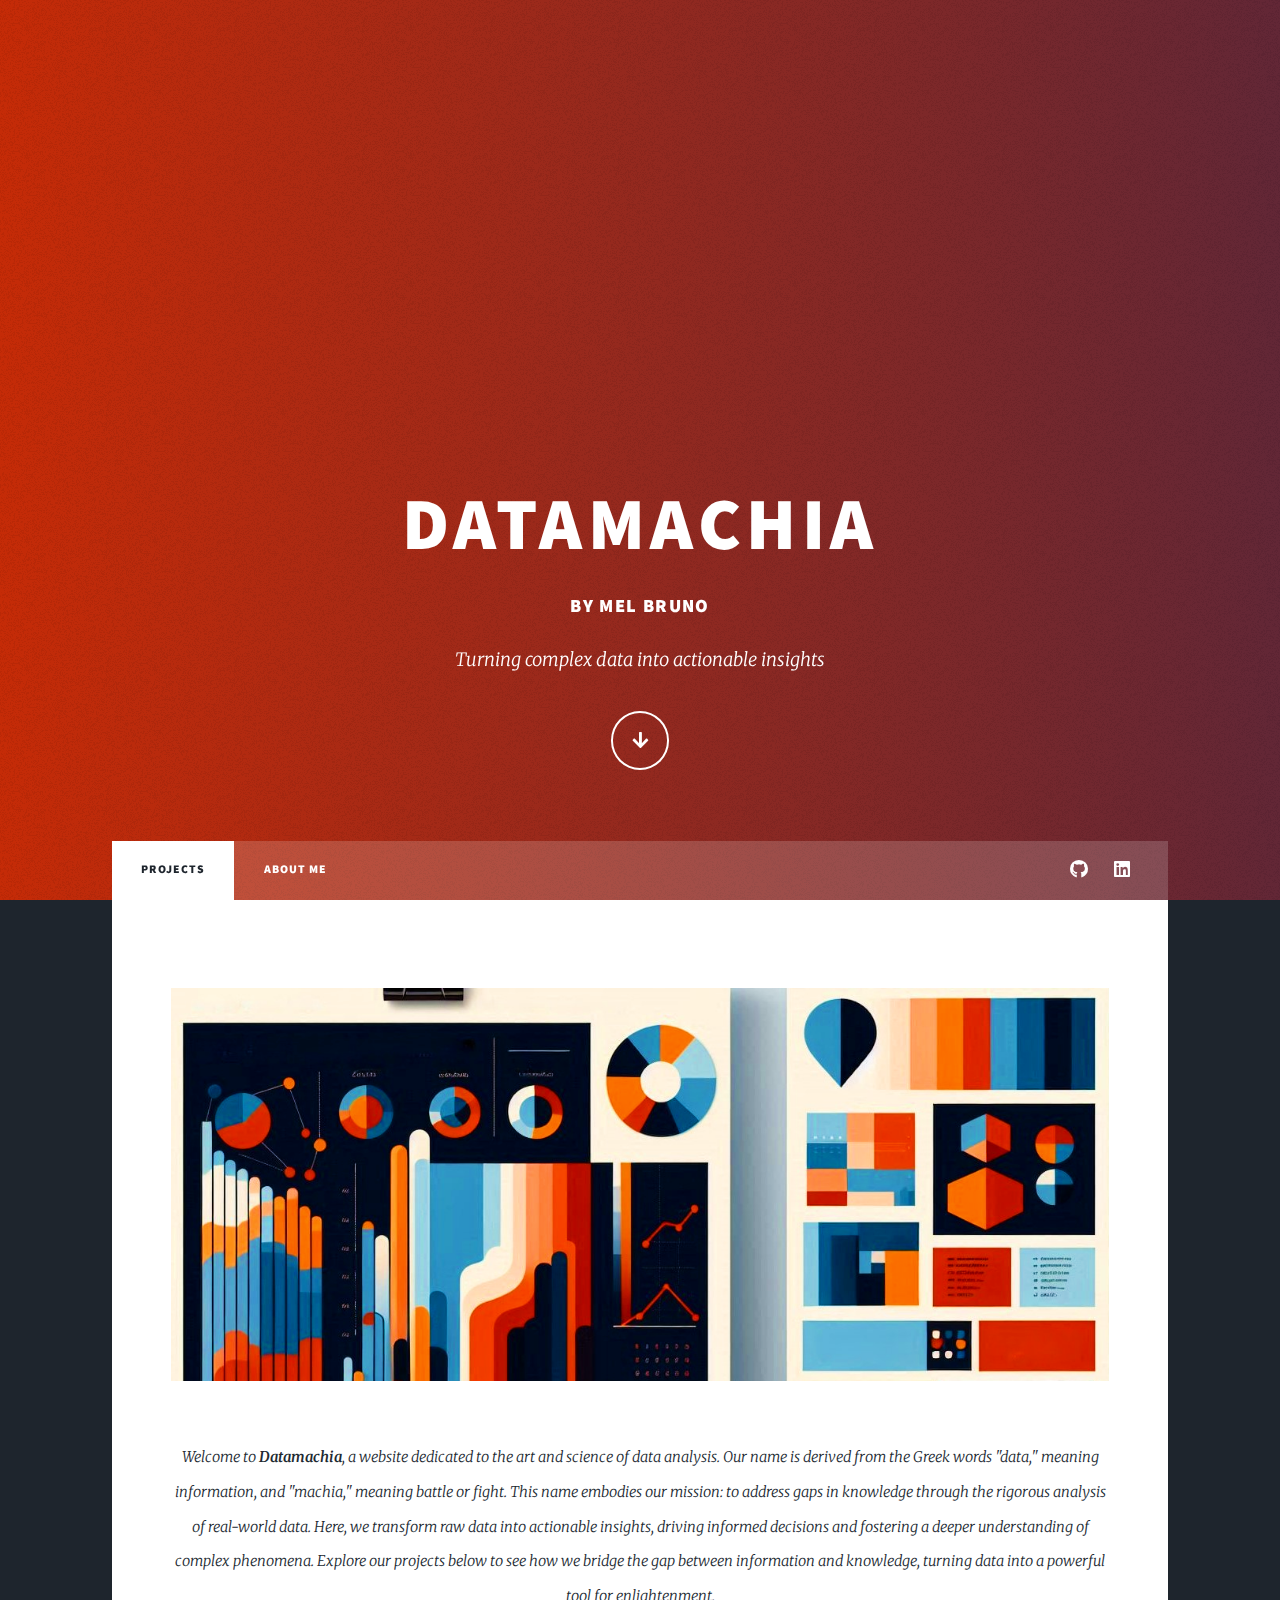
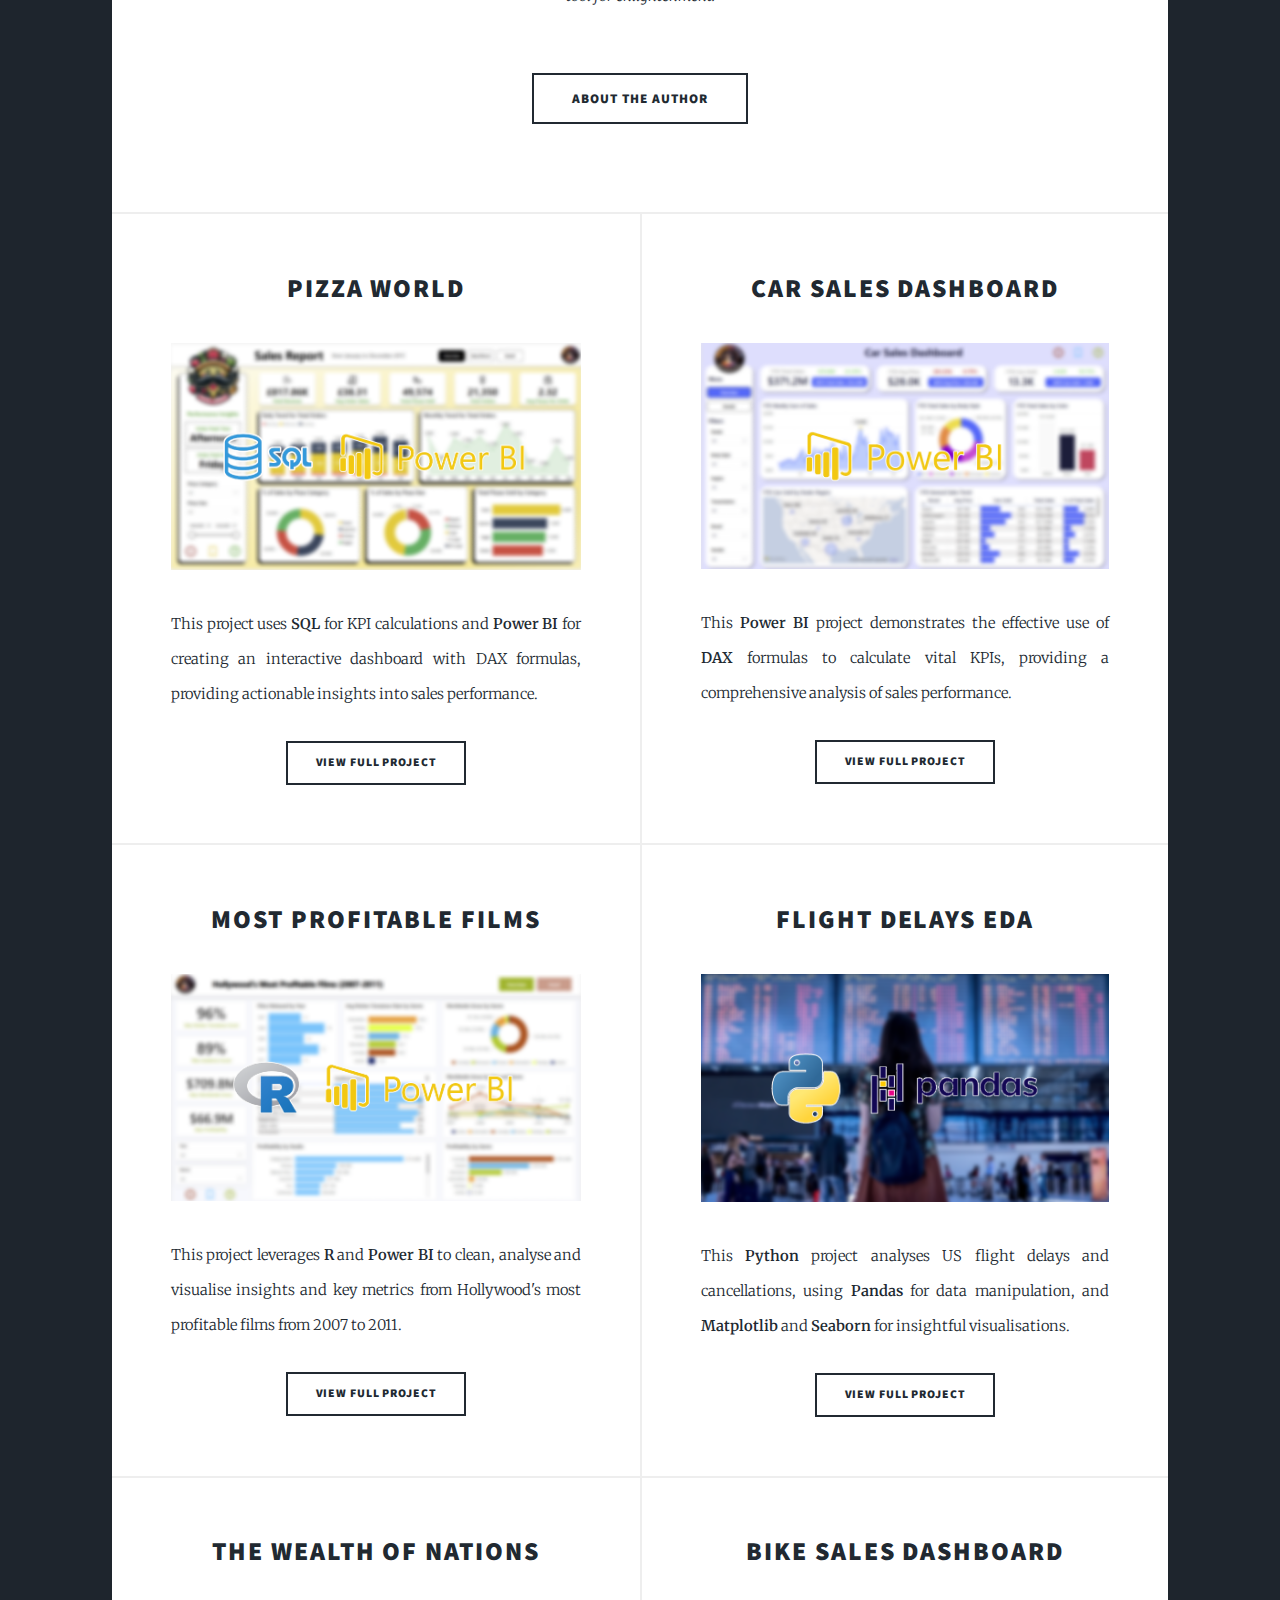
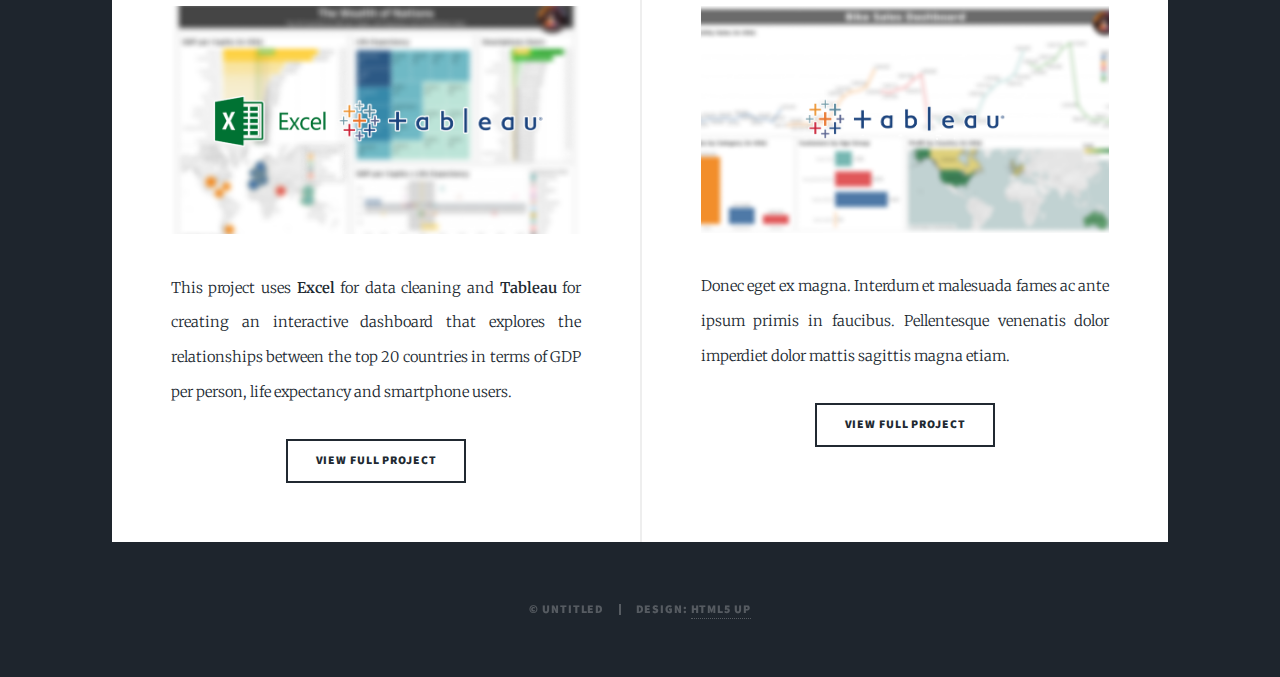
==== index.html @ a9d86b01 "Add files via upload" ====
<!DOCTYPE HTML>
<!--
	Massively by HTML5 UP
	html5up.net | @ajlkn
	Free for personal and commercial use under the CCA 3.0 license (html5up.net/license)
-->
<html>
	<head>
		<title>Datamachia</title>
		<meta charset="utf-8" />
		<meta name="viewport" content="width=device-width, initial-scale=1, user-scalable=no" />
		<link rel="stylesheet" href="assets/css/main.css" />
		<noscript><link rel="stylesheet" href="assets/css/noscript.css" /></noscript>
	</head>
	<body class="is-preload">

		<!-- Wrapper -->
			<div id="wrapper" class="fade-in">

				<div id="intro">
					<h1>Datamachia</h1>
					<h3>by Mel Bruno</h3>
					<p>Turning complex data into actionable insights</p>
					<ul class="actions">
						<li><a href="#header" class="button icon solid solo fa-arrow-down scrolly">Continue</a></li>
					</ul>
				</div>

				<!-- Header -->
					<header id="header">
						<!-- <a href="index.html" class="logo">Datamachia</a> -->
						<a class="logo">Datamachia</a>
					</header>

				<!-- Nav -->
					<nav id="nav">
						<ul class="links">
							<li class="active"><a href="index.html">Projects</a></li>
							<li><a href="aboutme.html">About Me</a></li>
						</ul>
						<ul class="icons">
							<li><a href="https://github.com/datamachia" class="icon brands fa-github"><span class="label">GitHub</span></a></li>
							<li><a href="https://www.linkedin.com/in/melbruno/" class="icon brands fa-linkedin"><span class="label">LinkedIn</span></a></li>
						</ul>
					</nav>

				<!-- Main -->
					<div id="main">

						<!-- Featured Post -->
							<article class="post featured">
								<a href="aboutme.html" class="image main"><img src="images/Designer4.png" alt="" /></a>
								<header class="major">
									<!--<h2><a href="https://github.com/datamachia/pizzaworld">Pizza World <br />Sales Report</a></h2>-->
									<p>Welcome to <b>Datamachia</b>, a website dedicated to the art and science of data analysis. Our name is derived from the Greek words "data," meaning information, and "machia," meaning battle or fight. This name embodies our mission: to address gaps in knowledge through the rigorous analysis of real-world data. Here, we transform raw data into actionable insights, driving informed decisions and fostering a deeper understanding of complex phenomena. Explore our projects below to see how we bridge the gap between information and knowledge, turning data into a powerful tool for enlightenment.</p>
								</header>
								<ul class="actions special">
									<li><a href="aboutme.html" class="button large">About the Author</a></li>
								</ul>
							</article>

						<!-- Posts -->
							<section class="posts">
								<article>
									<header>
										<h2><a href="https://app.powerbi.com/view?r=eyJrIjoiMDA3OTYyY2YtMTNkZS00Nzg4LTg0NmEtYzc2YWU2OWYwODI2IiwidCI6IjZlZmQwZjIwLTU3YzgtNDQ0Ny1iNTNmLTAwZDQ5OTJjYTUwYiJ9">Pizza World</a></h2>
									</header>
									<a href="https://app.powerbi.com/view?r=eyJrIjoiMDA3OTYyY2YtMTNkZS00Nzg4LTg0NmEtYzc2YWU2OWYwODI2IiwidCI6IjZlZmQwZjIwLTU3YzgtNDQ0Ny1iNTNmLTAwZDQ5OTJjYTUwYiJ9" class="image fit"><img src="images/PizzaWorldSalesReportEdited2.png" alt="" /></a>
									<p>This project uses <b>SQL</b> for KPI calculations and <b>Power BI</b> for creating an interactive dashboard with DAX formulas, providing actionable insights into sales performance.</p>
									<ul class="actions special">
										<li><a href="https://github.com/datamachia/pizzaworld" class="button">View Full Project</a></li>
									</ul>
								</article>
								<article>
									<header>
										<h2><a href="https://app.powerbi.com/view?r=eyJrIjoiNjc5ZThlNjMtNDUzNi00MDI0LWIwY2QtYmRjMTQ5ZmZiYWEzIiwidCI6IjZlZmQwZjIwLTU3YzgtNDQ0Ny1iNTNmLTAwZDQ5OTJjYTUwYiJ9">Car Sales Dashboard</a></h2>
									</header>
									<a href="https://app.powerbi.com/view?r=eyJrIjoiNjc5ZThlNjMtNDUzNi00MDI0LWIwY2QtYmRjMTQ5ZmZiYWEzIiwidCI6IjZlZmQwZjIwLTU3YzgtNDQ0Ny1iNTNmLTAwZDQ5OTJjYTUwYiJ9" class="image fit"><img src="images/CarSalesDashboardEdited2.png" alt="" /></a>
									<p>This <b>Power BI</b> project demonstrates the effective use of <b>DAX</b> formulas to calculate vital KPIs, providing a comprehensive analysis of sales performance.
									</p>
									<ul class="actions special">
										<li><a href="https://github.com/datamachia/carsalesdashboard" class="button">View Full Project</a></li>
									</ul>
								</article>
								<article>
									<header>
										<h2><a href="https://app.powerbi.com/view?r=eyJrIjoiYzA1NTlmZGEtYzk0OS00OWE5LTlkNDItZWMwMjI2YThkN2UyIiwidCI6IjZlZmQwZjIwLTU3YzgtNDQ0Ny1iNTNmLTAwZDQ5OTJjYTUwYiJ9">Most Profitable Films</a></h2>
									</header>
									<a href="https://app.powerbi.com/view?r=eyJrIjoiYzA1NTlmZGEtYzk0OS00OWE5LTlkNDItZWMwMjI2YThkN2UyIiwidCI6IjZlZmQwZjIwLTU3YzgtNDQ0Ny1iNTNmLTAwZDQ5OTJjYTUwYiJ9" class="image fit"><img src="images/HollywoodsMostProfitableFilmsEdited2.png" alt="" /></a>
									<p>This project leverages <b>R</b> and <b>Power BI</b> to clean, analyse and visualise insights and key metrics from Hollywood's most profitable films from 2007 to 2011.</p>
									<ul class="actions special">
										<li><a href="https://github.com/datamachia/mostprofitablefilms" class="button">View Full Project</a></li>
									</ul>
								</article>
								<article>
									<header>
										<h2><a href="https://github.com/datamachia/flightdelayseda/blob/main/Project_FlightDelays_ExploratoryDataAnalysis.ipynb">Flight Delays EDA</h2>
									</header>
									<a href="https://github.com/datamachia/flightdelayseda/blob/main/Project_FlightDelays_ExploratoryDataAnalysis.ipynb" class="image fit"><img src="images/FlightDelaysEDAEdited3.png" alt="" /></a>
									<p>This <b>Python</b> project analyses US flight delays and cancellations, using <b>Pandas</b> for data manipulation, and <b>Matplotlib</b> and <b>Seaborn</b> for insightful visualisations.</p>
									<ul class="actions special">
										<li><a href="https://github.com/datamachia/flightdelayseda" class="button">View Full Project</a></li>
									</ul>
								</article>
								<article>
									<header>
										<h2><a href="https://public.tableau.com/views/TheWealthofNations_17226754676240/Dashboard12?:language=en-GB&:sid=&:redirect=auth&:display_count=n&:origin=viz_share_link">The Wealth of Nations</h2>
									</header>
									<a href="https://public.tableau.com/views/TheWealthofNations_17226754676240/Dashboard12?:language=en-GB&:sid=&:redirect=auth&:display_count=n&:origin=viz_share_link" class="image fit"><img src="images/TheWealthofNationsEdited.png" alt="" /></a>
									<p>This project uses <b>Excel</b> for data cleaning and <b>Tableau</b> for creating an interactive dashboard that explores the relationships between the top 20 countries in terms of GDP per person, life expectancy and smartphone users.</p>
									<ul class="actions special">
										<li><a href="https://github.com/datamachia/thewealthofnations" class="button">View Full Project</a></li>
									</ul>
								</article>
								<article>
									<header>
										<h2><a href="https://public.tableau.com/views/BikeSalesDashboarda/Dashboard1?:language=en-GB&:sid=&:redirect=auth&:display_count=n&:origin=viz_share_link">Bike Sales Dashboard</a></h2>
									</header>
									<a href="https://public.tableau.com/views/BikeSalesDashboarda/Dashboard1?:language=en-GB&:sid=&:redirect=auth&:display_count=n&:origin=viz_share_link" class="image fit"><img src="images/BikeSalesDashboard.png" alt="" /></a>
									<p>Donec eget ex magna. Interdum et malesuada fames ac ante ipsum primis in faucibus. Pellentesque venenatis dolor imperdiet dolor mattis sagittis magna etiam.</p>
									<ul class="actions special">
										<li><a href="https://github.com/datamachia/bikesalesdashboard" class="button">View Full Project</a></li>
									</ul>
								</article>
							</section>

					</div>

				<!-- Footer 
					<footer id="footer">
						<section>
							<form method="post" action="#">
								<div class="fields">
									<div class="field">
										<label for="name">Name</label>
										<input type="text" name="name" id="name" />
									</div>
									<div class="field">
										<label for="email">Email</label>
										<input type="text" name="email" id="email" />
									</div>
									<div class="field">
										<label for="message">Message</label>
										<textarea name="message" id="message" rows="3"></textarea>
									</div>
								</div>
								<ul class="actions">
									<li><input type="submit" value="Send Message" /></li>
								</ul>
							</form>
						</section>
						<section class="split contact">
							<section class="alt">
								<h3>Address</h3>
								<p>1234 Somewhere Road #87257<br />
								Nashville, TN 00000-0000</p>
							</section>
							<section>
								<h3>Phone</h3>
								<p><a href="#">(000) 000-0000</a></p>
							</section>
							<section>
								<h3>Email</h3>
								<p><a href="#">info@untitled.tld</a></p>
							</section>
							<section>
								<h3>Social</h3>
								<ul class="icons alt">
									<li><a href="#" class="icon brands alt fa-twitter"><span class="label">Twitter</span></a></li>
									<li><a href="#" class="icon brands alt fa-facebook-f"><span class="label">Facebook</span></a></li>
									<li><a href="#" class="icon brands alt fa-instagram"><span class="label">Instagram</span></a></li>
									<li><a href="#" class="icon brands alt fa-github"><span class="label">GitHub</span></a></li>
								</ul>
							</section>
						</section>
					</footer> -->

				<!-- Copyright -->
					<div id="copyright">
						<ul><li>&copy; Untitled</li><li>Design: <a href="https://html5up.net">HTML5 UP</a></li></ul>
					</div>

			</div>

		<!-- Scripts -->
			<script src="assets/js/jquery.min.js"></script>
			<script src="assets/js/jquery.scrollex.min.js"></script>
			<script src="assets/js/jquery.scrolly.min.js"></script>
			<script src="assets/js/browser.min.js"></script>
			<script src="assets/js/breakpoints.min.js"></script>
			<script src="assets/js/util.js"></script>
			<script src="assets/js/main.js"></script>

	</body>
</html>
---- assets/css/main.css ----
@import url(fontawesome-all.min.css);
@import url("https://fonts.googleapis.com/css?family=Merriweather:300,700,300italic,700italic|Source+Sans+Pro:900");

/*
	Massively by HTML5 UP
	html5up.net | @ajlkn
	Free for personal and commercial use under the CCA 3.0 license (html5up.net/license)
*/

html, body, div, span, applet, object,
iframe, h1, h2, h3, h4, h5, h6, p, blockquote,
pre, a, abbr, acronym, address, big, cite,
code, del, dfn, em, img, ins, kbd, q, s, samp,
small, strike, strong, sub, sup, tt, var, b,
u, i, center, dl, dt, dd, ol, ul, li, fieldset,
form, label, legend, table, caption, tbody,
tfoot, thead, tr, th, td, article, aside,
canvas, details, embed, figure, figcaption,
footer, header, hgroup, menu, nav, output, ruby,
section, summary, time, mark, audio, video {
	margin: 0;
	padding: 0;
	border: 0;
	font-size: 100%;
	font: inherit;
	vertical-align: baseline;}

article, aside, details, figcaption, figure,
footer, header, hgroup, menu, nav, section {
	display: block;}

body {
	line-height: 1;
}

ol, ul {
	list-style: none;
}

blockquote, q {
	quotes: none;
}

	blockquote:before, blockquote:after, q:before, q:after {
		content: '';
		content: none;
	}

table {
	border-collapse: collapse;
	border-spacing: 0;
}

body {
	-webkit-text-size-adjust: none;
}

mark {
	background-color: transparent;
	color: inherit;
}

input::-moz-focus-inner {
	border: 0;
	padding: 0;
}

input, select, textarea {
	-moz-appearance: none;
	-webkit-appearance: none;
	-ms-appearance: none;
	appearance: none;
}

/* Basic */

	@-ms-viewport {
		width: device-width;
	}

	body {
		-ms-overflow-style: scrollbar;
	}

	@media screen and (max-width: 480px) {

		html, body {
			min-width: 320px;
		}

	}

	html {
		box-sizing: border-box;
	}

	*, *:before, *:after {
		box-sizing: inherit;
	}

	body {
		background-color: #1e252d;
	}

		body.is-preload *, body.is-preload *:before, body.is-preload *:after {
			-moz-animation: none !important;
			-webkit-animation: none !important;
			-ms-animation: none !important;
			animation: none !important;
			-moz-transition: none !important;
			-webkit-transition: none !important;
			-ms-transition: none !important;
			transition: none !important;
		}

/* Type */

	html {
		font-size: 16pt;
	}

		@media screen and (max-width: 1680px) {

			html {
				font-size: 12pt;
			}

		}

		@media screen and (max-width: 1280px) {

			html {
				font-size: 11pt;
			}

		}

		@media screen and (max-width: 360px) {

			html {
				font-size: 10pt;
			}

		}

	body {
		color: #212931;
	}

	body, input, select, textarea {
		font-family: "Merriweather", Georgia, serif;
		font-weight: 300;
		font-size: 1rem;
		line-height: 2.375;
	}

	a {
		-moz-transition: color 0.2s ease-in-out, background-color 0.2s ease-in-out, border-color 0.2s ease-in-out, box-shadow 0.2s ease-in-out;
		-webkit-transition: color 0.2s ease-in-out, background-color 0.2s ease-in-out, border-color 0.2s ease-in-out, box-shadow 0.2s ease-in-out;
		-ms-transition: color 0.2s ease-in-out, background-color 0.2s ease-in-out, border-color 0.2s ease-in-out, box-shadow 0.2s ease-in-out;
		transition: color 0.2s ease-in-out, background-color 0.2s ease-in-out, border-color 0.2s ease-in-out, box-shadow 0.2s ease-in-out;
		border-bottom: dotted 1px;
		text-decoration: none;
	}

		a:hover {
			border-bottom-color: transparent;
		}

	strong, b {
		font-weight: 600;
	}

	em, i {
		font-style: italic;
	}

	p {
		text-align: justify;
		margin: 0 0 2rem 0;
	}

	h1, h2, h3, h4, h5, h6 {
		font-family: "Source Sans Pro", Helvetica, sans-serif;
		font-weight: 900;
		line-height: 1.5;
		letter-spacing: 0.075em;
		text-transform: uppercase;
		margin: 0 0 1rem 0;
	}

		h1 a, h2 a, h3 a, h4 a, h5 a, h6 a {
			border-bottom: 0;
			color: inherit;
			text-decoration: none;
		}

	h1 {
		font-size: 4rem;
		line-height: 1.1;
		margin: 0 0 2rem 0;
	}

	h2 {
		font-size: 1.75rem;
		line-height: 1.3;
		margin: 0 0 1.5rem 0;
	}

	h3 {
		font-size: 1.25rem;
		margin: 0 0 1.5rem 0;
	}

	h4 {
		font-size: 1rem;
	}

	h5 {
		font-size: 0.9rem;
	}

	h6 {
		font-size: 0.8rem;
	}

	sub {
		font-size: 0.8rem;
		position: relative;
		top: 0.5rem;
	}

	sup {
		font-size: 0.8rem;
		position: relative;
		top: -0.5rem;
	}

	blockquote {
		border-left: solid 4px;
		font-style: italic;
		margin: 0 0 2rem 0;
		padding: 0.5rem 0 0.5rem 2rem;
	}

	code {
		border: solid 2px;
		font-family: "Courier New", monospace;
		font-size: 0.9rem;
		margin: 0 0.25rem;
		padding: 0.25rem 0.65rem;
	}

	pre {
		-webkit-overflow-scrolling: touch;
		font-family: "Courier New", monospace;
		font-size: 0.9rem;
		margin: 0 0 2rem 0;
	}

		pre code {
			display: block;
			line-height: 1.75;
			padding: 1rem 1.5rem;
			overflow-x: auto;
		}

	hr {
		border: 0;
		border-bottom: solid 2px;
		margin: 3rem 0;
	}

		hr.major {
			margin: 5rem 0;
		}

	.align-left {
		text-align: left;
	}

	.align-center {
		text-align: center;
	}

	.align-right {
		text-align: right;
	}

	input, select, textarea {
		color: #212931;
	}

	a {
		color: #212931;
		border-bottom-color: rgba(33, 41, 49, 0.5);
	}

		a:hover {
			border-bottom-color: transparent;
			color: #18bfef !important;
		}

	strong, b {
		color: #212931;
	}

	h1, h2, h3, h4, h5, h6 {
		color: #212931;
	}

	blockquote {
		border-left-color: #eeeeee;
	}

	code {
		background: rgba(220, 220, 220, 0.25);
		border-color: #eeeeee;
	}

	hr {
		border-bottom-color: #eeeeee;
	}

/* Row */

	.row {
		display: flex;
		flex-wrap: wrap;
		box-sizing: border-box;
		align-items: stretch;
	}

		.row > * {
			box-sizing: border-box;
		}

		.row.gtr-uniform > * > :last-child {
			margin-bottom: 0;
		}

		.row.aln-left {
			justify-content: flex-start;
		}

		.row.aln-center {
			justify-content: center;
		}

		.row.aln-right {
			justify-content: flex-end;
		}

		.row.aln-top {
			align-items: flex-start;
		}

		.row.aln-middle {
			align-items: center;
		}

		.row.aln-bottom {
			align-items: flex-end;
		}

		.row > .imp {
			order: -1;
		}

		.row > .col-1 {
			width: 8.33333%;
		}

		.row > .off-1 {
			margin-left: 8.33333%;
		}

		.row > .col-2 {
			width: 16.66667%;
		}

		.row > .off-2 {
			margin-left: 16.66667%;
		}

		.row > .col-3 {
			width: 25%;
		}

		.row > .off-3 {
			margin-left: 25%;
		}

		.row > .col-4 {
			width: 33.33333%;
		}

		.row > .off-4 {
			margin-left: 33.33333%;
		}

		.row > .col-5 {
			width: 41.66667%;
		}

		.row > .off-5 {
			margin-left: 41.66667%;
		}

		.row > .col-6 {
			width: 50%;
		}

		.row > .off-6 {
			margin-left: 50%;
		}

		.row > .col-7 {
			width: 58.33333%;
		}

		.row > .off-7 {
			margin-left: 58.33333%;
		}

		.row > .col-8 {
			width: 66.66667%;
		}

		.row > .off-8 {
			margin-left: 66.66667%;
		}

		.row > .col-9 {
			width: 75%;
		}

		.row > .off-9 {
			margin-left: 75%;
		}

		.row > .col-10 {
			width: 83.33333%;
		}

		.row > .off-10 {
			margin-left: 83.33333%;
		}

		.row > .col-11 {
			width: 91.66667%;
		}

		.row > .off-11 {
			margin-left: 91.66667%;
		}

		.row > .col-12 {
			width: 100%;
		}

		.row > .off-12 {
			margin-left: 100%;
		}

		.row.gtr-0 {
			margin-top: 0;
			margin-left: 0rem;
		}

			.row.gtr-0 > * {
				padding: 0 0 0 0rem;
			}

			.row.gtr-0.gtr-uniform {
				margin-top: 0rem;
			}

				.row.gtr-0.gtr-uniform > * {
					padding-top: 0rem;
				}

		.row.gtr-25 {
			margin-top: 0;
			margin-left: -0.375rem;
		}

			.row.gtr-25 > * {
				padding: 0 0 0 0.375rem;
			}

			.row.gtr-25.gtr-uniform {
				margin-top: -0.375rem;
			}

				.row.gtr-25.gtr-uniform > * {
					padding-top: 0.375rem;
				}

		.row.gtr-50 {
			margin-top: 0;
			margin-left: -0.75rem;
		}

			.row.gtr-50 > * {
				padding: 0 0 0 0.75rem;
			}

			.row.gtr-50.gtr-uniform {
				margin-top: -0.75rem;
			}

				.row.gtr-50.gtr-uniform > * {
					padding-top: 0.75rem;
				}

		.row {
			margin-top: 0;
			margin-left: -1.5rem;
		}

			.row > * {
				padding: 0 0 0 1.5rem;
			}

			.row.gtr-uniform {
				margin-top: -1.5rem;
			}

				.row.gtr-uniform > * {
					padding-top: 1.5rem;
				}

		.row.gtr-150 {
			margin-top: 0;
			margin-left: -2.25rem;
		}

			.row.gtr-150 > * {
				padding: 0 0 0 2.25rem;
			}

			.row.gtr-150.gtr-uniform {
				margin-top: -2.25rem;
			}

				.row.gtr-150.gtr-uniform > * {
					padding-top: 2.25rem;
				}

		.row.gtr-200 {
			margin-top: 0;
			margin-left: -3rem;
		}

			.row.gtr-200 > * {
				padding: 0 0 0 3rem;
			}

			.row.gtr-200.gtr-uniform {
				margin-top: -3rem;
			}

				.row.gtr-200.gtr-uniform > * {
					padding-top: 3rem;
				}

		@media screen and (max-width: 1680px) {

			.row {
				display: flex;
				flex-wrap: wrap;
				box-sizing: border-box;
				align-items: stretch;
			}

				.row > * {
					box-sizing: border-box;
				}

				.row.gtr-uniform > * > :last-child {
					margin-bottom: 0;
				}

				.row.aln-left {
					justify-content: flex-start;
				}

				.row.aln-center {
					justify-content: center;
				}

				.row.aln-right {
					justify-content: flex-end;
				}

				.row.aln-top {
					align-items: flex-start;
				}

				.row.aln-middle {
					align-items: center;
				}

				.row.aln-bottom {
					align-items: flex-end;
				}

				.row > .imp-xlarge {
					order: -1;
				}

				.row > .col-1-xlarge {
					width: 8.33333%;
				}

				.row > .off-1-xlarge {
					margin-left: 8.33333%;
				}

				.row > .col-2-xlarge {
					width: 16.66667%;
				}

				.row > .off-2-xlarge {
					margin-left: 16.66667%;
				}

				.row > .col-3-xlarge {
					width: 25%;
				}

				.row > .off-3-xlarge {
					margin-left: 25%;
				}

				.row > .col-4-xlarge {
					width: 33.33333%;
				}

				.row > .off-4-xlarge {
					margin-left: 33.33333%;
				}

				.row > .col-5-xlarge {
					width: 41.66667%;
				}

				.row > .off-5-xlarge {
					margin-left: 41.66667%;
				}

				.row > .col-6-xlarge {
					width: 50%;
				}

				.row > .off-6-xlarge {
					margin-left: 50%;
				}

				.row > .col-7-xlarge {
					width: 58.33333%;
				}

				.row > .off-7-xlarge {
					margin-left: 58.33333%;
				}

				.row > .col-8-xlarge {
					width: 66.66667%;
				}

				.row > .off-8-xlarge {
					margin-left: 66.66667%;
				}

				.row > .col-9-xlarge {
					width: 75%;
				}

				.row > .off-9-xlarge {
					margin-left: 75%;
				}

				.row > .col-10-xlarge {
					width: 83.33333%;
				}

				.row > .off-10-xlarge {
					margin-left: 83.33333%;
				}

				.row > .col-11-xlarge {
					width: 91.66667%;
				}

				.row > .off-11-xlarge {
					margin-left: 91.66667%;
				}

				.row > .col-12-xlarge {
					width: 100%;
				}

				.row > .off-12-xlarge {
					margin-left: 100%;
				}

				.row.gtr-0 {
					margin-top: 0;
					margin-left: 0rem;
				}

					.row.gtr-0 > * {
						padding: 0 0 0 0rem;
					}

					.row.gtr-0.gtr-uniform {
						margin-top: 0rem;
					}

						.row.gtr-0.gtr-uniform > * {
							padding-top: 0rem;
						}

				.row.gtr-25 {
					margin-top: 0;
					margin-left: -0.375rem;
				}

					.row.gtr-25 > * {
						padding: 0 0 0 0.375rem;
					}

					.row.gtr-25.gtr-uniform {
						margin-top: -0.375rem;
					}

						.row.gtr-25.gtr-uniform > * {
							padding-top: 0.375rem;
						}

				.row.gtr-50 {
					margin-top: 0;
					margin-left: -0.75rem;
				}

					.row.gtr-50 > * {
						padding: 0 0 0 0.75rem;
					}

					.row.gtr-50.gtr-uniform {
						margin-top: -0.75rem;
					}

						.row.gtr-50.gtr-uniform > * {
							padding-top: 0.75rem;
						}

				.row {
					margin-top: 0;
					margin-left: -1.5rem;
				}

					.row > * {
						padding: 0 0 0 1.5rem;
					}

					.row.gtr-uniform {
						margin-top: -1.5rem;
					}

						.row.gtr-uniform > * {
							padding-top: 1.5rem;
						}

				.row.gtr-150 {
					margin-top: 0;
					margin-left: -2.25rem;
				}

					.row.gtr-150 > * {
						padding: 0 0 0 2.25rem;
					}

					.row.gtr-150.gtr-uniform {
						margin-top: -2.25rem;
					}

						.row.gtr-150.gtr-uniform > * {
							padding-top: 2.25rem;
						}

				.row.gtr-200 {
					margin-top: 0;
					margin-left: -3rem;
				}

					.row.gtr-200 > * {
						padding: 0 0 0 3rem;
					}

					.row.gtr-200.gtr-uniform {
						margin-top: -3rem;
					}

						.row.gtr-200.gtr-uniform > * {
							padding-top: 3rem;
						}

		}

		@media screen and (max-width: 1280px) {

			.row {
				display: flex;
				flex-wrap: wrap;
				box-sizing: border-box;
				align-items: stretch;
			}

				.row > * {
					box-sizing: border-box;
				}

				.row.gtr-uniform > * > :last-child {
					margin-bottom: 0;
				}

				.row.aln-left {
					justify-content: flex-start;
				}

				.row.aln-center {
					justify-content: center;
				}

				.row.aln-right {
					justify-content: flex-end;
				}

				.row.aln-top {
					align-items: flex-start;
				}

				.row.aln-middle {
					align-items: center;
				}

				.row.aln-bottom {
					align-items: flex-end;
				}

				.row > .imp-large {
					order: -1;
				}

				.row > .col-1-large {
					width: 8.33333%;
				}

				.row > .off-1-large {
					margin-left: 8.33333%;
				}

				.row > .col-2-large {
					width: 16.66667%;
				}

				.row > .off-2-large {
					margin-left: 16.66667%;
				}

				.row > .col-3-large {
					width: 25%;
				}

				.row > .off-3-large {
					margin-left: 25%;
				}

				.row > .col-4-large {
					width: 33.33333%;
				}

				.row > .off-4-large {
					margin-left: 33.33333%;
				}

				.row > .col-5-large {
					width: 41.66667%;
				}

				.row > .off-5-large {
					margin-left: 41.66667%;
				}

				.row > .col-6-large {
					width: 50%;
				}

				.row > .off-6-large {
					margin-left: 50%;
				}

				.row > .col-7-large {
					width: 58.33333%;
				}

				.row > .off-7-large {
					margin-left: 58.33333%;
				}

				.row > .col-8-large {
					width: 66.66667%;
				}

				.row > .off-8-large {
					margin-left: 66.66667%;
				}

				.row > .col-9-large {
					width: 75%;
				}

				.row > .off-9-large {
					margin-left: 75%;
				}

				.row > .col-10-large {
					width: 83.33333%;
				}

				.row > .off-10-large {
					margin-left: 83.33333%;
				}

				.row > .col-11-large {
					width: 91.66667%;
				}

				.row > .off-11-large {
					margin-left: 91.66667%;
				}

				.row > .col-12-large {
					width: 100%;
				}

				.row > .off-12-large {
					margin-left: 100%;
				}

				.row.gtr-0 {
					margin-top: 0;
					margin-left: 0rem;
				}

					.row.gtr-0 > * {
						padding: 0 0 0 0rem;
					}

					.row.gtr-0.gtr-uniform {
						margin-top: 0rem;
					}

						.row.gtr-0.gtr-uniform > * {
							padding-top: 0rem;
						}

				.row.gtr-25 {
					margin-top: 0;
					margin-left: -0.375rem;
				}

					.row.gtr-25 > * {
						padding: 0 0 0 0.375rem;
					}

					.row.gtr-25.gtr-uniform {
						margin-top: -0.375rem;
					}

						.row.gtr-25.gtr-uniform > * {
							padding-top: 0.375rem;
						}

				.row.gtr-50 {
					margin-top: 0;
					margin-left: -0.75rem;
				}

					.row.gtr-50 > * {
						padding: 0 0 0 0.75rem;
					}

					.row.gtr-50.gtr-uniform {
						margin-top: -0.75rem;
					}

						.row.gtr-50.gtr-uniform > * {
							padding-top: 0.75rem;
						}

				.row {
					margin-top: 0;
					margin-left: -1.5rem;
				}

					.row > * {
						padding: 0 0 0 1.5rem;
					}

					.row.gtr-uniform {
						margin-top: -1.5rem;
					}

						.row.gtr-uniform > * {
							padding-top: 1.5rem;
						}

				.row.gtr-150 {
					margin-top: 0;
					margin-left: -2.25rem;
				}

					.row.gtr-150 > * {
						padding: 0 0 0 2.25rem;
					}

					.row.gtr-150.gtr-uniform {
						margin-top: -2.25rem;
					}

						.row.gtr-150.gtr-uniform > * {
							padding-top: 2.25rem;
						}

				.row.gtr-200 {
					margin-top: 0;
					margin-left: -3rem;
				}

					.row.gtr-200 > * {
						padding: 0 0 0 3rem;
					}

					.row.gtr-200.gtr-uniform {
						margin-top: -3rem;
					}

						.row.gtr-200.gtr-uniform > * {
							padding-top: 3rem;
						}

		}

		@media screen and (max-width: 980px) {

			.row {
				display: flex;
				flex-wrap: wrap;
				box-sizing: border-box;
				align-items: stretch;
			}

				.row > * {
					box-sizing: border-box;
				}

				.row.gtr-uniform > * > :last-child {
					margin-bottom: 0;
				}

				.row.aln-left {
					justify-content: flex-start;
				}

				.row.aln-center {
					justify-content: center;
				}

				.row.aln-right {
					justify-content: flex-end;
				}

				.row.aln-top {
					align-items: flex-start;
				}

				.row.aln-middle {
					align-items: center;
				}

				.row.aln-bottom {
					align-items: flex-end;
				}

				.row > .imp-medium {
					order: -1;
				}

				.row > .col-1-medium {
					width: 8.33333%;
				}

				.row > .off-1-medium {
					margin-left: 8.33333%;
				}

				.row > .col-2-medium {
					width: 16.66667%;
				}

				.row > .off-2-medium {
					margin-left: 16.66667%;
				}

				.row > .col-3-medium {
					width: 25%;
				}

				.row > .off-3-medium {
					margin-left: 25%;
				}

				.row > .col-4-medium {
					width: 33.33333%;
				}

				.row > .off-4-medium {
					margin-left: 33.33333%;
				}

				.row > .col-5-medium {
					width: 41.66667%;
				}

				.row > .off-5-medium {
					margin-left: 41.66667%;
				}

				.row > .col-6-medium {
					width: 50%;
				}

				.row > .off-6-medium {
					margin-left: 50%;
				}

				.row > .col-7-medium {
					width: 58.33333%;
				}

				.row > .off-7-medium {
					margin-left: 58.33333%;
				}

				.row > .col-8-medium {
					width: 66.66667%;
				}

				.row > .off-8-medium {
					margin-left: 66.66667%;
				}

				.row > .col-9-medium {
					width: 75%;
				}

				.row > .off-9-medium {
					margin-left: 75%;
				}

				.row > .col-10-medium {
					width: 83.33333%;
				}

				.row > .off-10-medium {
					margin-left: 83.33333%;
				}

				.row > .col-11-medium {
					width: 91.66667%;
				}

				.row > .off-11-medium {
					margin-left: 91.66667%;
				}

				.row > .col-12-medium {
					width: 100%;
				}

				.row > .off-12-medium {
					margin-left: 100%;
				}

				.row.gtr-0 {
					margin-top: 0;
					margin-left: 0rem;
				}

					.row.gtr-0 > * {
						padding: 0 0 0 0rem;
					}

					.row.gtr-0.gtr-uniform {
						margin-top: 0rem;
					}

						.row.gtr-0.gtr-uniform > * {
							padding-top: 0rem;
						}

				.row.gtr-25 {
					margin-top: 0;
					margin-left: -0.375rem;
				}

					.row.gtr-25 > * {
						padding: 0 0 0 0.375rem;
					}

					.row.gtr-25.gtr-uniform {
						margin-top: -0.375rem;
					}

						.row.gtr-25.gtr-uniform > * {
							padding-top: 0.375rem;
						}

				.row.gtr-50 {
					margin-top: 0;
					margin-left: -0.75rem;
				}

					.row.gtr-50 > * {
						padding: 0 0 0 0.75rem;
					}

					.row.gtr-50.gtr-uniform {
						margin-top: -0.75rem;
					}

						.row.gtr-50.gtr-uniform > * {
							padding-top: 0.75rem;
						}

				.row {
					margin-top: 0;
					margin-left: -1.5rem;
				}

					.row > * {
						padding: 0 0 0 1.5rem;
					}

					.row.gtr-uniform {
						margin-top: -1.5rem;
					}

						.row.gtr-uniform > * {
							padding-top: 1.5rem;
						}

				.row.gtr-150 {
					margin-top: 0;
					margin-left: -2.25rem;
				}

					.row.gtr-150 > * {
						padding: 0 0 0 2.25rem;
					}

					.row.gtr-150.gtr-uniform {
						margin-top: -2.25rem;
					}

						.row.gtr-150.gtr-uniform > * {
							padding-top: 2.25rem;
						}

				.row.gtr-200 {
					margin-top: 0;
					margin-left: -3rem;
				}

					.row.gtr-200 > * {
						padding: 0 0 0 3rem;
					}

					.row.gtr-200.gtr-uniform {
						margin-top: -3rem;
					}

						.row.gtr-200.gtr-uniform > * {
							padding-top: 3rem;
						}

		}

		@media screen and (max-width: 736px) {

			.row {
				display: flex;
				flex-wrap: wrap;
				box-sizing: border-box;
				align-items: stretch;
			}

				.row > * {
					box-sizing: border-box;
				}

				.row.gtr-uniform > * > :last-child {
					margin-bottom: 0;
				}

				.row.aln-left {
					justify-content: flex-start;
				}

				.row.aln-center {
					justify-content: center;
				}

				.row.aln-right {
					justify-content: flex-end;
				}

				.row.aln-top {
					align-items: flex-start;
				}

				.row.aln-middle {
					align-items: center;
				}

				.row.aln-bottom {
					align-items: flex-end;
				}

				.row > .imp-small {
					order: -1;
				}

				.row > .col-1-small {
					width: 8.33333%;
				}

				.row > .off-1-small {
					margin-left: 8.33333%;
				}

				.row > .col-2-small {
					width: 16.66667%;
				}

				.row > .off-2-small {
					margin-left: 16.66667%;
				}

				.row > .col-3-small {
					width: 25%;
				}

				.row > .off-3-small {
					margin-left: 25%;
				}

				.row > .col-4-small {
					width: 33.33333%;
				}

				.row > .off-4-small {
					margin-left: 33.33333%;
				}

				.row > .col-5-small {
					width: 41.66667%;
				}

				.row > .off-5-small {
					margin-left: 41.66667%;
				}

				.row > .col-6-small {
					width: 50%;
				}

				.row > .off-6-small {
					margin-left: 50%;
				}

				.row > .col-7-small {
					width: 58.33333%;
				}

				.row > .off-7-small {
					margin-left: 58.33333%;
				}

				.row > .col-8-small {
					width: 66.66667%;
				}

				.row > .off-8-small {
					margin-left: 66.66667%;
				}

				.row > .col-9-small {
					width: 75%;
				}

				.row > .off-9-small {
					margin-left: 75%;
				}

				.row > .col-10-small {
					width: 83.33333%;
				}

				.row > .off-10-small {
					margin-left: 83.33333%;
				}

				.row > .col-11-small {
					width: 91.66667%;
				}

				.row > .off-11-small {
					margin-left: 91.66667%;
				}

				.row > .col-12-small {
					width: 100%;
				}

				.row > .off-12-small {
					margin-left: 100%;
				}

				.row.gtr-0 {
					margin-top: 0;
					margin-left: 0rem;
				}

					.row.gtr-0 > * {
						padding: 0 0 0 0rem;
					}

					.row.gtr-0.gtr-uniform {
						margin-top: 0rem;
					}

						.row.gtr-0.gtr-uniform > * {
							padding-top: 0rem;
						}

				.row.gtr-25 {
					margin-top: 0;
					margin-left: -0.375rem;
				}

					.row.gtr-25 > * {
						padding: 0 0 0 0.375rem;
					}

					.row.gtr-25.gtr-uniform {
						margin-top: -0.375rem;
					}

						.row.gtr-25.gtr-uniform > * {
							padding-top: 0.375rem;
						}

				.row.gtr-50 {
					margin-top: 0;
					margin-left: -0.75rem;
				}

					.row.gtr-50 > * {
						padding: 0 0 0 0.75rem;
					}

					.row.gtr-50.gtr-uniform {
						margin-top: -0.75rem;
					}

						.row.gtr-50.gtr-uniform > * {
							padding-top: 0.75rem;
						}

				.row {
					margin-top: 0;
					margin-left: -1.5rem;
				}

					.row > * {
						padding: 0 0 0 1.5rem;
					}

					.row.gtr-uniform {
						margin-top: -1.5rem;
					}

						.row.gtr-uniform > * {
							padding-top: 1.5rem;
						}

				.row.gtr-150 {
					margin-top: 0;
					margin-left: -2.25rem;
				}

					.row.gtr-150 > * {
						padding: 0 0 0 2.25rem;
					}

					.row.gtr-150.gtr-uniform {
						margin-top: -2.25rem;
					}

						.row.gtr-150.gtr-uniform > * {
							padding-top: 2.25rem;
						}

				.row.gtr-200 {
					margin-top: 0;
					margin-left: -3rem;
				}

					.row.gtr-200 > * {
						padding: 0 0 0 3rem;
					}

					.row.gtr-200.gtr-uniform {
						margin-top: -3rem;
					}

						.row.gtr-200.gtr-uniform > * {
							padding-top: 3rem;
						}

		}

		@media screen and (max-width: 480px) {

			.row {
				display: flex;
				flex-wrap: wrap;
				box-sizing: border-box;
				align-items: stretch;
			}

				.row > * {
					box-sizing: border-box;
				}

				.row.gtr-uniform > * > :last-child {
					margin-bottom: 0;
				}

				.row.aln-left {
					justify-content: flex-start;
				}

				.row.aln-center {
					justify-content: center;
				}

				.row.aln-right {
					justify-content: flex-end;
				}

				.row.aln-top {
					align-items: flex-start;
				}

				.row.aln-middle {
					align-items: center;
				}

				.row.aln-bottom {
					align-items: flex-end;
				}

				.row > .imp-xsmall {
					order: -1;
				}

				.row > .col-1-xsmall {
					width: 8.33333%;
				}

				.row > .off-1-xsmall {
					margin-left: 8.33333%;
				}

				.row > .col-2-xsmall {
					width: 16.66667%;
				}

				.row > .off-2-xsmall {
					margin-left: 16.66667%;
				}

				.row > .col-3-xsmall {
					width: 25%;
				}

				.row > .off-3-xsmall {
					margin-left: 25%;
				}

				.row > .col-4-xsmall {
					width: 33.33333%;
				}

				.row > .off-4-xsmall {
					margin-left: 33.33333%;
				}

				.row > .col-5-xsmall {
					width: 41.66667%;
				}

				.row > .off-5-xsmall {
					margin-left: 41.66667%;
				}

				.row > .col-6-xsmall {
					width: 50%;
				}

				.row > .off-6-xsmall {
					margin-left: 50%;
				}

				.row > .col-7-xsmall {
					width: 58.33333%;
				}

				.row > .off-7-xsmall {
					margin-left: 58.33333%;
				}

				.row > .col-8-xsmall {
					width: 66.66667%;
				}

				.row > .off-8-xsmall {
					margin-left: 66.66667%;
				}

				.row > .col-9-xsmall {
					width: 75%;
				}

				.row > .off-9-xsmall {
					margin-left: 75%;
				}

				.row > .col-10-xsmall {
					width: 83.33333%;
				}

				.row > .off-10-xsmall {
					margin-left: 83.33333%;
				}

				.row > .col-11-xsmall {
					width: 91.66667%;
				}

				.row > .off-11-xsmall {
					margin-left: 91.66667%;
				}

				.row > .col-12-xsmall {
					width: 100%;
				}

				.row > .off-12-xsmall {
					margin-left: 100%;
				}

				.row.gtr-0 {
					margin-top: 0;
					margin-left: 0rem;
				}

					.row.gtr-0 > * {
						padding: 0 0 0 0rem;
					}

					.row.gtr-0.gtr-uniform {
						margin-top: 0rem;
					}

						.row.gtr-0.gtr-uniform > * {
							padding-top: 0rem;
						}

				.row.gtr-25 {
					margin-top: 0;
					margin-left: -0.375rem;
				}

					.row.gtr-25 > * {
						padding: 0 0 0 0.375rem;
					}

					.row.gtr-25.gtr-uniform {
						margin-top: -0.375rem;
					}

						.row.gtr-25.gtr-uniform > * {
							padding-top: 0.375rem;
						}

				.row.gtr-50 {
					margin-top: 0;
					margin-left: -0.75rem;
				}

					.row.gtr-50 > * {
						padding: 0 0 0 0.75rem;
					}

					.row.gtr-50.gtr-uniform {
						margin-top: -0.75rem;
					}

						.row.gtr-50.gtr-uniform > * {
							padding-top: 0.75rem;
						}

				.row {
					margin-top: 0;
					margin-left: -1.5rem;
				}

					.row > * {
						padding: 0 0 0 1.5rem;
					}

					.row.gtr-uniform {
						margin-top: -1.5rem;
					}

						.row.gtr-uniform > * {
							padding-top: 1.5rem;
						}

				.row.gtr-150 {
					margin-top: 0;
					margin-left: -2.25rem;
				}

					.row.gtr-150 > * {
						padding: 0 0 0 2.25rem;
					}

					.row.gtr-150.gtr-uniform {
						margin-top: -2.25rem;
					}

						.row.gtr-150.gtr-uniform > * {
							padding-top: 2.25rem;
						}

				.row.gtr-200 {
					margin-top: 0;
					margin-left: -3rem;
				}

					.row.gtr-200 > * {
						padding: 0 0 0 3rem;
					}

					.row.gtr-200.gtr-uniform {
						margin-top: -3rem;
					}

						.row.gtr-200.gtr-uniform > * {
							padding-top: 3rem;
						}

		}

		@media screen and (max-width: 360px) {

			.row {
				display: flex;
				flex-wrap: wrap;
				box-sizing: border-box;
				align-items: stretch;
			}

				.row > * {
					box-sizing: border-box;
				}

				.row.gtr-uniform > * > :last-child {
					margin-bottom: 0;
				}

				.row.aln-left {
					justify-content: flex-start;
				}

				.row.aln-center {
					justify-content: center;
				}

				.row.aln-right {
					justify-content: flex-end;
				}

				.row.aln-top {
					align-items: flex-start;
				}

				.row.aln-middle {
					align-items: center;
				}

				.row.aln-bottom {
					align-items: flex-end;
				}

				.row > .imp-xxsmall {
					order: -1;
				}

				.row > .col-1-xxsmall {
					width: 8.33333%;
				}

				.row > .off-1-xxsmall {
					margin-left: 8.33333%;
				}

				.row > .col-2-xxsmall {
					width: 16.66667%;
				}

				.row > .off-2-xxsmall {
					margin-left: 16.66667%;
				}

				.row > .col-3-xxsmall {
					width: 25%;
				}

				.row > .off-3-xxsmall {
					margin-left: 25%;
				}

				.row > .col-4-xxsmall {
					width: 33.33333%;
				}

				.row > .off-4-xxsmall {
					margin-left: 33.33333%;
				}

				.row > .col-5-xxsmall {
					width: 41.66667%;
				}

				.row > .off-5-xxsmall {
					margin-left: 41.66667%;
				}

				.row > .col-6-xxsmall {
					width: 50%;
				}

				.row > .off-6-xxsmall {
					margin-left: 50%;
				}

				.row > .col-7-xxsmall {
					width: 58.33333%;
				}

				.row > .off-7-xxsmall {
					margin-left: 58.33333%;
				}

				.row > .col-8-xxsmall {
					width: 66.66667%;
				}

				.row > .off-8-xxsmall {
					margin-left: 66.66667%;
				}

				.row > .col-9-xxsmall {
					width: 75%;
				}

				.row > .off-9-xxsmall {
					margin-left: 75%;
				}

				.row > .col-10-xxsmall {
					width: 83.33333%;
				}

				.row > .off-10-xxsmall {
					margin-left: 83.33333%;
				}

				.row > .col-11-xxsmall {
					width: 91.66667%;
				}

				.row > .off-11-xxsmall {
					margin-left: 91.66667%;
				}

				.row > .col-12-xxsmall {
					width: 100%;
				}

				.row > .off-12-xxsmall {
					margin-left: 100%;
				}

				.row.gtr-0 {
					margin-top: 0;
					margin-left: 0rem;
				}

					.row.gtr-0 > * {
						padding: 0 0 0 0rem;
					}

					.row.gtr-0.gtr-uniform {
						margin-top: 0rem;
					}

						.row.gtr-0.gtr-uniform > * {
							padding-top: 0rem;
						}

				.row.gtr-25 {
					margin-top: 0;
					margin-left: -0.375rem;
				}

					.row.gtr-25 > * {
						padding: 0 0 0 0.375rem;
					}

					.row.gtr-25.gtr-uniform {
						margin-top: -0.375rem;
					}

						.row.gtr-25.gtr-uniform > * {
							padding-top: 0.375rem;
						}

				.row.gtr-50 {
					margin-top: 0;
					margin-left: -0.75rem;
				}

					.row.gtr-50 > * {
						padding: 0 0 0 0.75rem;
					}

					.row.gtr-50.gtr-uniform {
						margin-top: -0.75rem;
					}

						.row.gtr-50.gtr-uniform > * {
							padding-top: 0.75rem;
						}

				.row {
					margin-top: 0;
					margin-left: -1.5rem;
				}

					.row > * {
						padding: 0 0 0 1.5rem;
					}

					.row.gtr-uniform {
						margin-top: -1.5rem;
					}

						.row.gtr-uniform > * {
							padding-top: 1.5rem;
						}

				.row.gtr-150 {
					margin-top: 0;
					margin-left: -2.25rem;
				}

					.row.gtr-150 > * {
						padding: 0 0 0 2.25rem;
					}

					.row.gtr-150.gtr-uniform {
						margin-top: -2.25rem;
					}

						.row.gtr-150.gtr-uniform > * {
							padding-top: 2.25rem;
						}

				.row.gtr-200 {
					margin-top: 0;
					margin-left: -3rem;
				}

					.row.gtr-200 > * {
						padding: 0 0 0 3rem;
					}

					.row.gtr-200.gtr-uniform {
						margin-top: -3rem;
					}

						.row.gtr-200.gtr-uniform > * {
							padding-top: 3rem;
						}

		}

/* Box */

	.box {
		border: solid 2px;
		margin-bottom: 2rem;
		padding: 1.5rem;
	}

		.box > :last-child,
		.box > :last-child > :last-child,
		.box > :last-child > :last-child > :last-child {
			margin-bottom: 0;
		}

		.box.alt {
			border: 0;
			border-radius: 0;
			padding: 0;
		}

	.box {
		border-color: #eeeeee;
	}

/* Button */

	input[type="submit"],
	input[type="reset"],
	input[type="button"],
	button,
	.button {
		-moz-appearance: none;
		-webkit-appearance: none;
		-ms-appearance: none;
		appearance: none;
		-moz-transition: background-color 0.2s ease-in-out, box-shadow 0.2s ease-in-out, color 0.2s ease-in-out;
		-webkit-transition: background-color 0.2s ease-in-out, box-shadow 0.2s ease-in-out, color 0.2s ease-in-out;
		-ms-transition: background-color 0.2s ease-in-out, box-shadow 0.2s ease-in-out, color 0.2s ease-in-out;
		transition: background-color 0.2s ease-in-out, box-shadow 0.2s ease-in-out, color 0.2s ease-in-out;
		border: 0;
		border-radius: 0;
		cursor: pointer;
		display: inline-block;
		font-family: "Source Sans Pro", Helvetica, sans-serif;
		font-size: 0.8rem;
		font-weight: 900;
		letter-spacing: 0.075em;
		height: 3rem;
		line-height: 3rem;
		padding: 0 2rem;
		text-align: center;
		text-decoration: none;
		text-transform: uppercase;
		white-space: nowrap;
	}

		input[type="submit"].icon:before,
		input[type="reset"].icon:before,
		input[type="button"].icon:before,
		button.icon:before,
		.button.icon:before {
			margin-right: 0.5rem;
		}

		input[type="submit"].icon.solo,
		input[type="reset"].icon.solo,
		input[type="button"].icon.solo,
		button.icon.solo,
		.button.icon.solo {
			position: relative;
			width: 4rem;
			height: 4rem;
			line-height: 4rem;
			border-radius: 4rem;
			text-indent: 4rem;
			overflow: hidden;
			padding: 0;
			white-space: nowrap;
		}

			input[type="submit"].icon.solo:before,
			input[type="reset"].icon.solo:before,
			input[type="button"].icon.solo:before,
			button.icon.solo:before,
			.button.icon.solo:before {
				position: absolute;
				display: block;
				top: 0;
				left: 0;
				width: inherit;
				height: inherit;
				line-height: inherit;
				font-size: 1.25rem;
				margin-right: 0;
				text-align: center;
				text-indent: 0;
			}

		input[type="submit"].fit,
		input[type="reset"].fit,
		input[type="button"].fit,
		button.fit,
		.button.fit {
			width: 100%;
		}

		input[type="submit"].small,
		input[type="reset"].small,
		input[type="button"].small,
		button.small,
		.button.small {
			font-size: 0.7rem;
			height: 2.5rem;
			line-height: 2.5rem;
			padding: 0 1.5rem;
		}

		input[type="submit"].large,
		input[type="reset"].large,
		input[type="button"].large,
		button.large,
		.button.large {
			font-size: 0.9rem;
			height: 3.5rem;
			line-height: 3.5rem;
			padding: 0 2.75rem;
		}

		@media screen and (max-width: 980px) {

			input[type="submit"],
			input[type="reset"],
			input[type="button"],
			button,
			.button {
				font-size: 0.9rem;
				height: 3.25rem;
				line-height: 3.25rem;
			}

				input[type="submit"].large,
				input[type="reset"].large,
				input[type="button"].large,
				button.large,
				.button.large {
					font-size: 1rem;
					height: 3.75rem;
					line-height: 3.75rem;
				}

		}

		input[type="submit"].disabled, input[type="submit"]:disabled,
		input[type="reset"].disabled,
		input[type="reset"]:disabled,
		input[type="button"].disabled,
		input[type="button"]:disabled,
		button.disabled,
		button:disabled,
		.button.disabled,
		.button:disabled {
			pointer-events: none;
			opacity: 0.25;
		}

	input[type="submit"],
	input[type="reset"],
	input[type="button"],
	button,
	.button {
		background-color: transparent;
		box-shadow: inset 0 0 0 2px #212931;
		color: #212931 !important;
	}

		input[type="submit"]:hover,
		input[type="reset"]:hover,
		input[type="button"]:hover,
		button:hover,
		.button:hover {
			box-shadow: inset 0 0 0 2px #18bfef;
			color: #18bfef !important;
		}

		input[type="submit"].primary,
		input[type="reset"].primary,
		input[type="button"].primary,
		button.primary,
		.button.primary {
			background-color: #212931;
			box-shadow: none;
			color: #ffffff !important;
		}

			input[type="submit"].primary:hover,
			input[type="reset"].primary:hover,
			input[type="button"].primary:hover,
			button.primary:hover,
			.button.primary:hover {
				background-color: #18bfef;
			}

/* Form */

	form {
		margin: 0 0 2rem 0;
	}

		form > :last-child {
			margin-bottom: 0;
		}

		form > .fields {
			display: -moz-flex;
			display: -webkit-flex;
			display: -ms-flex;
			display: flex;
			-moz-flex-wrap: wrap;
			-webkit-flex-wrap: wrap;
			-ms-flex-wrap: wrap;
			flex-wrap: wrap;
			width: calc(100% + 3rem);
			margin: -1.5rem 0 2rem -1.5rem;
		}

			form > .fields > .field {
				-moz-flex-grow: 0;
				-webkit-flex-grow: 0;
				-ms-flex-grow: 0;
				flex-grow: 0;
				-moz-flex-shrink: 0;
				-webkit-flex-shrink: 0;
				-ms-flex-shrink: 0;
				flex-shrink: 0;
				padding: 1.5rem 0 0 1.5rem;
				width: calc(100% - 1.5rem);
			}

				form > .fields > .field.half {
					width: calc(50% - 0.75rem);
				}

				form > .fields > .field.third {
					width: calc(100%/3 - 0.5rem);
				}

				form > .fields > .field.quarter {
					width: calc(25% - 0.375rem);
				}

		@media screen and (max-width: 480px) {

			form > .fields {
				width: calc(100% + 3rem);
				margin: -1.5rem 0 2rem -1.5rem;
			}

				form > .fields > .field {
					padding: 1.5rem 0 0 1.5rem;
					width: calc(100% - 1.5rem);
				}

					form > .fields > .field.half {
						width: calc(100% - 1.5rem);
					}

					form > .fields > .field.third {
						width: calc(100% - 1.5rem);
					}

					form > .fields > .field.quarter {
						width: calc(100% - 1.5rem);
					}

		}

	label {
		display: block;
		font-family: "Source Sans Pro", Helvetica, sans-serif;
		font-weight: 900;
		line-height: 1.5;
		letter-spacing: 0.075em;
		font-size: 0.8rem;
		text-transform: uppercase;
		margin: 0 0 0.75rem 0;
	}

		@media screen and (max-width: 980px) {

			label {
				font-size: 0.9rem;
			}

		}

	input[type="text"],
	input[type="password"],
	input[type="email"],
	select,
	textarea {
		-moz-appearance: none;
		-webkit-appearance: none;
		-ms-appearance: none;
		appearance: none;
		background: transparent;
		border-radius: 0;
		border: solid 2px;
		color: inherit;
		display: block;
		outline: 0;
		padding: 0 1rem;
		text-decoration: none;
		width: 100%;
	}

		input[type="text"]:invalid,
		input[type="password"]:invalid,
		input[type="email"]:invalid,
		select:invalid,
		textarea:invalid {
			box-shadow: none;
		}

	select {
		background-size: 1.25rem;
		background-repeat: no-repeat;
		background-position: calc(100% - 1rem) center;
		height: 3rem;
		padding-right: 3rem;
		text-overflow: ellipsis;
	}

		select:focus::-ms-value {
			background-color: transparent;
		}

		select::-ms-expand {
			display: none;
		}

	input[type="text"],
	input[type="password"],
	input[type="email"],
	select {
		height: 3rem;
	}

	textarea {
		padding: 0.75rem 1rem;
	}

	input[type="checkbox"],
	input[type="radio"] {
		-moz-appearance: none;
		-webkit-appearance: none;
		-ms-appearance: none;
		appearance: none;
		display: block;
		float: left;
		margin-right: -2rem;
		opacity: 0;
		width: 1rem;
		z-index: -1;
	}

		input[type="checkbox"] + label,
		input[type="radio"] + label {
			text-decoration: none;
			cursor: pointer;
			display: inline-block;
			font-size: 1rem;
			letter-spacing: 0;
			font-family: "Merriweather", Georgia, serif;
			text-transform: none;
			font-weight: 300;
			padding-left: 2.8rem;
			padding-right: 1rem;
			position: relative;
		}

			input[type="checkbox"] + label:before,
			input[type="radio"] + label:before {
				-moz-osx-font-smoothing: grayscale;
				-webkit-font-smoothing: antialiased;
				display: inline-block;
				font-style: normal;
				font-variant: normal;
				text-rendering: auto;
				line-height: 1;
				text-transform: none !important;
				font-family: 'Font Awesome 5 Free';
				font-weight: 900;
			}

			input[type="checkbox"] + label:before,
			input[type="radio"] + label:before {
				border-radius: 0;
				border: solid 2px;
				content: '';
				display: inline-block;
				font-size: 0.8rem;
				height: 1.8rem;
				left: 0;
				line-height: 1.65rem;
				position: absolute;
				text-align: center;
				top: -0.125rem;
				width: 1.8rem;
			}

		input[type="checkbox"]:checked + label:before,
		input[type="radio"]:checked + label:before {
			content: '\f00c';
		}

	input[type="checkbox"] + label:before {
		border-radius: 0;
	}

	input[type="radio"] + label:before {
		border-radius: 100%;
	}

	::-webkit-input-placeholder {
		opacity: 1.0;
	}

	:-moz-placeholder {
		opacity: 1.0;
	}

	::-moz-placeholder {
		opacity: 1.0;
	}

	:-ms-input-placeholder {
		opacity: 1.0;
	}

	label {
		color: #212931;
	}

	input[type="text"],
	input[type="password"],
	input[type="email"],
	select,
	textarea {
		border-color: #eeeeee;
	}

		input[type="text"]:focus,
		input[type="password"]:focus,
		input[type="email"]:focus,
		select:focus,
		textarea:focus {
			border-color: #18bfef;
		}

	select {
		background-image: url("data:image/svg+xml;charset=utf8,%3Csvg xmlns='http://www.w3.org/2000/svg' width='40' height='40' preserveAspectRatio='none' viewBox='0 0 40 40'%3E%3Cpath d='M9.4,12.3l10.4,10.4l10.4-10.4c0.2-0.2,0.5-0.4,0.9-0.4c0.3,0,0.6,0.1,0.9,0.4l3.3,3.3c0.2,0.2,0.4,0.5,0.4,0.9 c0,0.4-0.1,0.6-0.4,0.9L20.7,31.9c-0.2,0.2-0.5,0.4-0.9,0.4c-0.3,0-0.6-0.1-0.9-0.4L4.3,17.3c-0.2-0.2-0.4-0.5-0.4-0.9 c0-0.4,0.1-0.6,0.4-0.9l3.3-3.3c0.2-0.2,0.5-0.4,0.9-0.4S9.1,12.1,9.4,12.3z' fill='%23eeeeee' /%3E%3C/svg%3E");
	}

		select option {
			background-color: #ffffff;
			color: #212931;
		}

	.select-wrapper:before {
		color: #eeeeee;
	}

	input[type="checkbox"] + label,
	input[type="radio"] + label {
		color: #212931;
	}

		input[type="checkbox"] + label:before,
		input[type="radio"] + label:before {
			border-color: #eeeeee;
		}

	input[type="checkbox"]:checked + label:before,
	input[type="radio"]:checked + label:before {
		background-color: #212931;
		border-color: #212931;
		color: #ffffff;
	}

	input[type="checkbox"]:focus + label:before,
	input[type="radio"]:focus + label:before {
		border-color: #18bfef;
	}

	::-webkit-input-placeholder {
		color: #909498 !important;
	}

	:-moz-placeholder {
		color: #909498 !important;
	}

	::-moz-placeholder {
		color: #909498 !important;
	}

	:-ms-input-placeholder {
		color: #909498 !important;
	}

	.formerize-placeholder {
		color: #909498 !important;
	}

/* Icon */

	.icon {
		text-decoration: none;
		border-bottom: none;
		position: relative;
	}

		.icon:before {
			-moz-osx-font-smoothing: grayscale;
			-webkit-font-smoothing: antialiased;
			display: inline-block;
			font-style: normal;
			font-variant: normal;
			text-rendering: auto;
			line-height: 1;
			text-transform: none !important;
			font-family: 'Font Awesome 5 Free';
			font-weight: 400;
		}

		.icon > .label {
			display: none;
		}

		.icon:before {
			line-height: inherit;
		}

		.icon.solid:before {
			font-weight: 900;
		}

		.icon.brands:before {
			font-family: 'Font Awesome 5 Brands';
		}

/* Image */

	.image {
		border: 0;
		display: inline-block;
		position: relative;
	}

		.image img {
			display: block;
		}

		.image.left, .image.right {
			max-width: 40%;
		}

			.image.left img, .image.right img {
				width: 100%;
			}

		.image.left {
			float: left;
			margin: 0 2rem 2rem 0;
			top: 0.75rem;
		}

		.image.right {
			float: right;
			margin: 0 0 2rem 2rem;
			top: 0.75rem;
		}

		.image.fit {
			display: block;
			margin: 2.5rem 0;
			width: 100%;
		}

			.image.fit:first-child {
				margin-top: 0;
			}

			.image.fit img {
				width: 100%;
			}

		.image.main {
			display: block;
			margin: 4rem 0;
			width: 100%;
		}

			.image.main:first-child {
				margin-top: 0;
			}

			.image.main img {
				width: 100%;
			}

		@media screen and (max-width: 736px) {

			.image.fit {
				margin: 2rem 0;
			}

			.image.main {
				margin: 2rem 0;
			}

		}

	a.image {
		overflow: hidden;
	}

		a.image img {
			-moz-transition: -moz-transform 0.2s ease-out;
			-webkit-transition: -webkit-transform 0.2s ease-out;
			-ms-transition: -ms-transform 0.2s ease-out;
			transition: transform 0.2s ease-out;
		}

		a.image:hover img {
			-moz-transform: scale(1.05);
			-webkit-transform: scale(1.05);
			-ms-transform: scale(1.05);
			transform: scale(1.05);
		}

/* Actions */

	ul.actions {
		display: -moz-flex;
		display: -webkit-flex;
		display: -ms-flex;
		display: flex;
		cursor: default;
		list-style: none;
		margin-left: -1rem;
		padding-left: 0;
	}

		ul.actions li {
			padding: 0 0 0 1rem;
			vertical-align: middle;
		}

		ul.actions.special {
			-moz-justify-content: center;
			-webkit-justify-content: center;
			-ms-justify-content: center;
			justify-content: center;
			width: 100%;
			margin-left: 0;
		}

			ul.actions.special li:first-child {
				padding-left: 0;
			}

		ul.actions.stacked {
			-moz-flex-direction: column;
			-webkit-flex-direction: column;
			-ms-flex-direction: column;
			flex-direction: column;
			margin-left: 0;
		}

			ul.actions.stacked li {
				padding: 1.3rem 0 0 0;
			}

				ul.actions.stacked li:first-child {
					padding-top: 0;
				}

		ul.actions.fit {
			width: calc(100% + 1rem);
		}

			ul.actions.fit li {
				-moz-flex-grow: 1;
				-webkit-flex-grow: 1;
				-ms-flex-grow: 1;
				flex-grow: 1;
				-moz-flex-shrink: 1;
				-webkit-flex-shrink: 1;
				-ms-flex-shrink: 1;
				flex-shrink: 1;
				width: 100%;
			}

				ul.actions.fit li > * {
					width: 100%;
				}

			ul.actions.fit.stacked {
				width: 100%;
			}

		@media screen and (max-width: 480px) {

			ul.actions:not(.fixed) {
				-moz-flex-direction: column;
				-webkit-flex-direction: column;
				-ms-flex-direction: column;
				flex-direction: column;
				margin-left: 0;
				width: 100% !important;
			}

				ul.actions:not(.fixed) li {
					-moz-flex-grow: 1;
					-webkit-flex-grow: 1;
					-ms-flex-grow: 1;
					flex-grow: 1;
					-moz-flex-shrink: 1;
					-webkit-flex-shrink: 1;
					-ms-flex-shrink: 1;
					flex-shrink: 1;
					padding: 1rem 0 0 0;
					text-align: center;
					width: 100%;
				}

					ul.actions:not(.fixed) li > * {
						width: 100%;
					}

					ul.actions:not(.fixed) li:first-child {
						padding-top: 0;
					}

					ul.actions:not(.fixed) li input[type="submit"],
					ul.actions:not(.fixed) li input[type="reset"],
					ul.actions:not(.fixed) li input[type="button"],
					ul.actions:not(.fixed) li button,
					ul.actions:not(.fixed) li .button {
						width: 100%;
					}

						ul.actions:not(.fixed) li input[type="submit"].icon:before,
						ul.actions:not(.fixed) li input[type="reset"].icon:before,
						ul.actions:not(.fixed) li input[type="button"].icon:before,
						ul.actions:not(.fixed) li button.icon:before,
						ul.actions:not(.fixed) li .button.icon:before {
							margin-left: -0.5rem;
						}

		}

/* Icons */

	ul.icons {
		cursor: default;
		list-style: none;
		padding-left: 0;
	}

		ul.icons li {
			display: inline-block;
			padding: 0 0.5rem 0 0;
			vertical-align: middle;
		}

			ul.icons li:last-child {
				padding-right: 0;
			}

			ul.icons li .icon:before {
				width: 2.25rem;
				height: 2.25rem;
				line-height: 2.25rem;
				display: inline-block;
				text-align: center;
				border-radius: 100%;
				font-size: 1.25rem;
			}

		ul.icons.alt li .icon:before {
			-moz-transition: color 0.2s ease-in-out, background-color 0.2s ease-in-out, border-color 0.2s ease-in-out, box-shadow 0.2s ease-in-out;
			-webkit-transition: color 0.2s ease-in-out, background-color 0.2s ease-in-out, border-color 0.2s ease-in-out, box-shadow 0.2s ease-in-out;
			-ms-transition: color 0.2s ease-in-out, background-color 0.2s ease-in-out, border-color 0.2s ease-in-out, box-shadow 0.2s ease-in-out;
			transition: color 0.2s ease-in-out, background-color 0.2s ease-in-out, border-color 0.2s ease-in-out, box-shadow 0.2s ease-in-out;
			font-size: 1rem;
		}

/* List */

	ol {
		list-style: decimal;
		margin: 0 0 2rem 0;
		padding-left: 1.25rem;
	}

		ol li {
			padding-left: 0.25rem;
		}

	ul {
		list-style: disc;
		margin: 0 0 2rem 0;
		padding-left: 1rem;
	}

		ul li {
			padding-left: 0.5rem;
		}

		ul.divided {
			list-style: none;
			padding-left: 0;
		}

			ul.divided li {
				border-top: solid 1px;
				padding: 0.5rem 0;
			}

				ul.divided li:first-child {
					border-top: 0;
					padding-top: 0;
				}

	dl {
		margin: 0 0 2rem 0;
	}

		dl dt {
			display: block;
			font-weight: 600;
			margin: 0 0 1rem 0;
		}

		dl dd {
			margin-left: 2rem;
		}

	ul.divided li {
		border-top-color: #eeeeee;
	}

	ul.icons li a.icon:hover:before {
		color: #18bfef;
	}

	ul.icons.alt li .icon:before {
		box-shadow: inset 0 0 0 2px #eeeeee;
	}

	ul.icons.alt li a.icon:hover:before {
		box-shadow: inset 0 0 0 2px #18bfef;
	}

/* Section/Article */

	section.special, article.special {
		text-align: center;
	}

	header {
		cursor: default;
	}

		header > .date {
			display: block;
			font-size: 0.8rem;
			height: 1;
			margin: 0 0 1rem 0;
			position: relative;
		}

		header > p {
			font-style: italic;
		}

		header > h1 + p {
			font-size: 1.1rem;
			margin-top: -0.5rem;
			line-height: 2;
		}

		header > h2 + p {
			font-size: 1rem;
			margin-top: -0.75rem;
		}

		header > h3 + p {
			font-size: 0.9rem;
			margin-top: -0.75rem;
		}

		header > h4 + p {
			font-size: 0.8rem;
			margin-top: -0.75rem;
		}

		header.major {
			margin: 0 0 4rem 0;
			text-align: center;
		}

			header.major > :last-child {
				margin-bottom: 0;
			}

			header.major > p {
				margin-top: 0;
				text-align: center;
			}

			header.major > .date {
				font-size: 1rem;
				margin: 0 0 4rem 0;
			}

				header.major > .date:before, header.major > .date:after {
					content: '';
					display: block;
					position: absolute;
					top: 50%;
					width: calc(50% - 6rem);
					border-top: solid 2px;
				}

				header.major > .date:before {
					left: 0;
				}

				header.major > .date:after {
					right: 0;
				}

		@media screen and (max-width: 980px) {

			header br {
				display: none;
			}

		}

		@media screen and (max-width: 736px) {

			header.major {
				margin: 0 0 2rem 0;
			}

		}

	header.major .date:before, header.major .date:after {
		border-top-color: #eeeeee;
	}

/* Table */

	.table-wrapper {
		-webkit-overflow-scrolling: touch;
		overflow-x: auto;
	}

	table {
		margin: 0 0 2rem 0;
		width: 100%;
	}

		table tbody tr {
			border: solid 1px;
			border-left: 0;
			border-right: 0;
		}

		table td {
			padding: 0.75rem 0.75rem;
		}

		table th {
			font-family: "Source Sans Pro", Helvetica, sans-serif;
			font-size: 0.8rem;
			font-weight: 900;
			letter-spacing: 0.075em;
			line-height: 1.5;
			padding: 0 0.75rem 0.75rem 0.75rem;
			text-align: left;
			text-transform: uppercase;
		}

			@media screen and (max-width: 980px) {

				table th {
					font-size: 0.9rem;
				}

			}

		table thead {
			border-bottom: solid 2px;
		}

		table tfoot {
			border-top: solid 2px;
		}

		table.alt {
			border-collapse: separate;
		}

			table.alt tbody tr td {
				border: solid 1px;
				border-left-width: 0;
				border-top-width: 0;
			}

				table.alt tbody tr td:first-child {
					border-left-width: 1px;
				}

			table.alt tbody tr:first-child td {
				border-top-width: 1px;
			}

			table.alt thead {
				border-bottom: 0;
			}

			table.alt tfoot {
				border-top: 0;
			}

	table tbody tr {
		border-color: #eeeeee;
	}

		table tbody tr:nth-child(2n + 1) {
			background-color: rgba(220, 220, 220, 0.25);
		}

	table th {
		color: #212931;
	}

	table thead {
		border-bottom-color: #eeeeee;
	}

	table tfoot {
		border-top-color: #eeeeee;
	}

	table.alt tbody tr td {
		border-color: #eeeeee;
	}

/* Pagination */

	.pagination {
		display: -moz-inline-flex;
		display: -webkit-inline-flex;
		display: -ms-inline-flex;
		display: inline-flex;
		-moz-user-select: none;
		-webkit-user-select: none;
		-ms-user-select: none;
		user-select: none;
		cursor: default;
		list-style: none;
		margin: 0 0 2rem 2px;
		padding: 0;
	}

		.pagination a, .pagination span {
			-moz-transition: background-color 0.2s ease-in-out, border-color 0.2s ease-in-out, box-shadow 0.2s ease-in-out, color 0.2s ease-in-out;
			-webkit-transition: background-color 0.2s ease-in-out, border-color 0.2s ease-in-out, box-shadow 0.2s ease-in-out, color 0.2s ease-in-out;
			-ms-transition: background-color 0.2s ease-in-out, border-color 0.2s ease-in-out, box-shadow 0.2s ease-in-out, color 0.2s ease-in-out;
			transition: background-color 0.2s ease-in-out, border-color 0.2s ease-in-out, box-shadow 0.2s ease-in-out, color 0.2s ease-in-out;
			border: solid 2px;
			display: inline-block;
			font-family: "Source Sans Pro", Helvetica, sans-serif;
			font-size: 0.8rem;
			font-weight: 900;
			height: 3rem;
			letter-spacing: 0.075em;
			line-height: calc(3rem - 4px);
			margin-left: -2px;
			min-width: 3rem;
			position: relative;
			text-align: center;
			text-decoration: none;
			text-transform: uppercase;
		}

		.pagination .next, .pagination .previous {
			text-decoration: none;
			padding: 0 1.75rem;
		}

			.pagination .next:before, .pagination .previous:before {
				-moz-osx-font-smoothing: grayscale;
				-webkit-font-smoothing: antialiased;
				display: inline-block;
				font-style: normal;
				font-variant: normal;
				text-rendering: auto;
				line-height: 1;
				text-transform: none !important;
				font-family: 'Font Awesome 5 Free';
				font-weight: 900;
			}

			.pagination .next:before, .pagination .previous:before {
				display: inline-block;
				color: inherit !important;
				line-height: inherit;
			}

		.pagination .previous:before {
			content: '\f104';
			margin-right: 0.9375em;
		}

		.pagination .next:before {
			content: '\f105';
			float: right;
			margin-left: 0.9375em;
		}

		@media screen and (max-width: 980px) {

			.pagination a, .pagination span {
				font-size: 0.9rem;
			}

		}

		@media screen and (max-width: 480px) {

			.pagination .page, .pagination .extra {
				display: none;
			}

		}

	.pagination a, .pagination span {
		border-color: #eeeeee;
	}

	.pagination a {
		color: #212931 !important;
	}

		.pagination a:hover {
			color: #18bfef !important;
			border-color: #18bfef;
			z-index: 1;
		}

			.pagination a:hover + a,
			.pagination a:hover + span {
				border-left-color: #18bfef;
			}

		.pagination a.active {
			background-color: #eeeeee;
		}

	.pagination span {
		color: #eeeeee;
	}

/* Wrapper */

	#wrapper {
		-moz-transition: opacity 0.5s ease;
		-webkit-transition: opacity 0.5s ease;
		-ms-transition: opacity 0.5s ease;
		transition: opacity 0.5s ease;
		position: relative;
		z-index: 1;
		overflow: hidden;
	}

		#wrapper > .bg {
			position: absolute;
			top: 0;
			left: 0;
			width: 100%;
			height: 100%;
			background-color: #212931;
			background-image: url("../../images/overlay.png"), linear-gradient(to right, #c52b07, #622736), url("../../images/bg.jpg");
			background-size: auto, auto, 100% auto;
			background-position: center, center, top center;
			background-repeat: repeat, no-repeat, no-repeat;
			background-attachment: scroll, scroll, scroll;
			z-index: -1;
		}

			#wrapper > .bg.fixed {
				position: fixed;
				width: 100vw;
				height: 100vh;
			}

		#wrapper.fade-in:before {
			pointer-events: none;
			-moz-transition: opacity 1s ease-in-out;
			-webkit-transition: opacity 1s ease-in-out;
			-ms-transition: opacity 1s ease-in-out;
			transition: opacity 1s ease-in-out;
			-moz-transition-delay: 0.75s;
			-webkit-transition-delay: 0.75s;
			-ms-transition-delay: 0.75s;
			transition-delay: 0.75s;
			background: #1e252d;
			content: '';
			display: block;
			height: 100%;
			left: 0;
			opacity: 0;
			position: fixed;
			top: 0;
			width: 100%;
		}

		body.is-preload #wrapper.fade-in:before {
			opacity: 1;
		}

		@media screen and (orientation: portrait) {

			#wrapper > .bg {
				background-size: auto,								auto,														auto 175%;
			}

		}

/* Intro */

	#intro {
		color: #ffffff;
		padding: 8rem 4rem 6rem 4rem ;
		-moz-align-items: center;
		-webkit-align-items: center;
		-ms-align-items: center;
		align-items: center;
		display: -moz-flex;
		display: -webkit-flex;
		display: -ms-flex;
		display: flex;
		-moz-flex-direction: column;
		-webkit-flex-direction: column;
		-ms-flex-direction: column;
		flex-direction: column;
		-moz-justify-content: -moz-flex-end;
		-webkit-justify-content: -webkit-flex-end;
		-ms-justify-content: -ms-flex-end;
		justify-content: flex-end;
		-moz-transition: opacity 1s ease, -moz-transform 1s ease;
		-webkit-transition: opacity 1s ease, -webkit-transform 1s ease;
		-ms-transition: opacity 1s ease, -ms-transform 1s ease;
		transition: opacity 1s ease, transform 1s ease;
		position: relative;
		cursor: default;
		text-align: center;
		z-index: 1;
		min-height: 100vh;
	}

		#intro input, #intro select, #intro textarea {
			color: #ffffff;
		}

		#intro a {
			color: #ffffff;
			border-bottom-color: rgba(255, 255, 255, 0.5);
		}

			#intro a:hover {
				border-bottom-color: transparent;
				color: #18bfef !important;
			}

		#intro strong, #intro b {
			color: #ffffff;
		}

		#intro h1, #intro h2, #intro h3, #intro h4, #intro h5, #intro h6 {
			color: #ffffff;
		}

		#intro blockquote {
			border-left-color: #ffffff;
		}

		#intro code {
			background: rgba(255, 255, 255, 0.075);
			border-color: #ffffff;
		}

		#intro hr {
			border-bottom-color: #ffffff;
		}

		#intro input[type="submit"],
		#intro input[type="reset"],
		#intro input[type="button"],
		#intro button,
		#intro .button {
			background-color: transparent;
			box-shadow: inset 0 0 0 2px #ffffff;
			color: #ffffff !important;
		}

			#intro input[type="submit"]:hover,
			#intro input[type="reset"]:hover,
			#intro input[type="button"]:hover,
			#intro button:hover,
			#intro .button:hover {
				box-shadow: inset 0 0 0 2px #18bfef;
				color: #18bfef !important;
			}

			#intro input[type="submit"].primary,
			#intro input[type="reset"].primary,
			#intro input[type="button"].primary,
			#intro button.primary,
			#intro .button.primary {
				background-color: #ffffff;
				box-shadow: none;
				color: #1e252d !important;
			}

				#intro input[type="submit"].primary:hover,
				#intro input[type="reset"].primary:hover,
				#intro input[type="button"].primary:hover,
				#intro button.primary:hover,
				#intro .button.primary:hover {
					background-color: #18bfef;
				}

		#intro h1 {
			font-size: 5rem;
			line-height: 1;
		}

		#intro p {
			font-size: 1.25rem;
			font-style: italic;
			margin-top: -0.25rem;
			text-align: center;
		}

		#intro + #header {
			margin-top: -20rem;
		}

			#intro + #header .logo {
				-moz-transform: translateY(2rem);
				-webkit-transform: translateY(2rem);
				-ms-transform: translateY(2rem);
				transform: translateY(2rem);
				opacity: 0;
				visibility: hidden;
			}

		#intro.hidden {
			pointer-events: none;
			-moz-transform: translateY(2rem);
			-webkit-transform: translateY(2rem);
			-ms-transform: translateY(2rem);
			transform: translateY(2rem);
			-moz-transition: opacity 0.5s ease, -moz-transform 0.5s ease, visibility 0.5s;
			-webkit-transition: opacity 0.5s ease, -webkit-transform 0.5s ease, visibility 0.5s;
			-ms-transition: opacity 0.5s ease, -ms-transform 0.5s ease, visibility 0.5s;
			transition: opacity 0.5s ease, transform 0.5s ease, visibility 0.5s;
			opacity: 0;
			visibility: hidden;
		}

			#intro.hidden + #header .logo {
				-moz-transform: translateY(0);
				-webkit-transform: translateY(0);
				-ms-transform: translateY(0);
				transform: translateY(0);
				opacity: 1;
				visibility: visible;
			}

		body.is-preload #intro {
			-moz-transform: translateY(2rem);
			-webkit-transform: translateY(2rem);
			-ms-transform: translateY(2rem);
			transform: translateY(2rem);
			opacity: 0;
		}

			body.is-preload #intro:not(.hidden) + #header + #nav {
				-moz-transform: translateY(4rem);
				-webkit-transform: translateY(4rem);
				-ms-transform: translateY(4rem);
				transform: translateY(4rem);
				opacity: 0;
			}

		@media screen and (max-width: 980px) {

			#intro {
				padding: 4rem 4rem 2rem 4rem ;
				min-height: 90vh;
			}

				#intro p br {
					display: none;
				}

				#intro + #header {
					margin-top: -14rem;
				}

		}

		@media screen and (max-width: 736px) {

			#intro {
				padding: 3rem 2rem 1rem 2rem ;
				min-height: 80vh;
			}

				#intro h1 {
					font-size: 3.25rem;
					line-height: 1.1;
					margin-bottom: 1rem;
				}

				#intro p {
					font-size: 1rem;
					margin-top: 0rem;
				}

				#intro .actions {
					display: none;
				}

		}

/* Header */

	#header {
		color: #ffffff;
		-moz-align-items: center;
		-webkit-align-items: center;
		-ms-align-items: center;
		align-items: center;
		display: -moz-flex;
		display: -webkit-flex;
		display: -ms-flex;
		display: flex;
		-moz-flex-direction: column;
		-webkit-flex-direction: column;
		-ms-flex-direction: column;
		flex-direction: column;
		-moz-justify-content: -moz-flex-end;
		-webkit-justify-content: -webkit-flex-end;
		-ms-justify-content: -ms-flex-end;
		justify-content: flex-end;
		pointer-events: none;
		-moz-user-select: none;
		-webkit-user-select: none;
		-ms-user-select: none;
		user-select: none;
		height: 20rem;
		padding-bottom: 8rem;
		position: relative;
		text-align: center;
		z-index: 2;
	}

		#header input, #header select, #header textarea {
			color: #ffffff;
		}

		#header a {
			color: #ffffff;
			border-bottom-color: rgba(255, 255, 255, 0.5);
		}

			#header a:hover {
				border-bottom-color: transparent;
				color: #18bfef !important;
			}

		#header strong, #header b {
			color: #ffffff;
		}

		#header h1, #header h2, #header h3, #header h4, #header h5, #header h6 {
			color: #ffffff;
		}

		#header blockquote {
			border-left-color: #ffffff;
		}

		#header code {
			background: rgba(255, 255, 255, 0.075);
			border-color: #ffffff;
		}

		#header hr {
			border-bottom-color: #ffffff;
		}

		#header .logo {
			-moz-transition: border-color 0.2s ease-in-out, color 0.2s ease-in-out, opacity 0.5s ease, -moz-transform 0.5s ease, visibility 0.5s;
			-webkit-transition: border-color 0.2s ease-in-out, color 0.2s ease-in-out, opacity 0.5s ease, -webkit-transform 0.5s ease, visibility 0.5s;
			-ms-transition: border-color 0.2s ease-in-out, color 0.2s ease-in-out, opacity 0.5s ease, -ms-transform 0.5s ease, visibility 0.5s;
			transition: border-color 0.2s ease-in-out, color 0.2s ease-in-out, opacity 0.5s ease, transform 0.5s ease, visibility 0.5s;
			pointer-events: auto;
			border-style: solid;
			border-color: #ffffff;
			border-width: 5px !important;
			font-family: "Source Sans Pro", Helvetica, sans-serif;
			font-size: 2.25rem;
			font-weight: 900;
			letter-spacing: 0.075em;
			line-height: 1;
			padding: 1rem 1.75rem;
			text-transform: uppercase;
			visibility: visible;
		}

			#header .logo:hover {
				border-color: #18bfef !important;
				color: #18bfef !important;
			}

		@media screen and (max-width: 980px) {

			#header {
				height: 14rem;
				padding-bottom: 4rem;
			}

		}

		@media screen and (max-width: 736px) {

			#header {
				padding-bottom: 3rem;
			}

				#header .logo {
					font-size: 1.75rem;
					border-width: 3px !important;
				}

		}

/* Nav */

	#nav {
		color: #ffffff;
		display: -moz-flex;
		display: -webkit-flex;
		display: -ms-flex;
		display: flex;
		-moz-transition: -moz-transform 1s ease, opacity 1s ease;
		-webkit-transition: -webkit-transform 1s ease, opacity 1s ease;
		-ms-transition: -ms-transform 1s ease, opacity 1s ease;
		transition: transform 1s ease, opacity 1s ease;
		background: rgba(255, 255, 255, 0.175);
		height: 4rem;
		line-height: 4rem;
		margin: -4rem auto 0 auto;
		overflow: hidden;
		padding: 0 2rem 0 0;
		position: relative;
		width: calc(100% - 4rem);
		max-width: 72rem;
		z-index: 2;
	}

		#nav ul.divided li {
			border-top-color: #ffffff;
		}

		#nav ul.icons li a.icon:hover:before {
			color: #18bfef;
		}

		#nav ul.icons.alt li .icon:before {
			box-shadow: inset 0 0 0 2px #ffffff;
		}

		#nav ul.icons.alt li a.icon:hover:before {
			box-shadow: inset 0 0 0 2px #18bfef;
		}

		#nav input, #nav select, #nav textarea {
			color: #ffffff;
		}

		#nav a {
			color: #ffffff;
			border-bottom-color: rgba(255, 255, 255, 0.5);
		}

			#nav a:hover {
				border-bottom-color: transparent;
				color: #18bfef !important;
			}

		#nav strong, #nav b {
			color: #ffffff;
		}

		#nav h1, #nav h2, #nav h3, #nav h4, #nav h5, #nav h6 {
			color: #ffffff;
		}

		#nav blockquote {
			border-left-color: #ffffff;
		}

		#nav code {
			background: rgba(255, 255, 255, 0.075);
			border-color: #ffffff;
		}

		#nav hr {
			border-bottom-color: #ffffff;
		}

		#nav ul.links {
			display: -moz-flex;
			display: -webkit-flex;
			display: -ms-flex;
			display: flex;
			-moz-flex-grow: 1;
			-webkit-flex-grow: 1;
			-ms-flex-grow: 1;
			flex-grow: 1;
			-moz-flex-shrink: 1;
			-webkit-flex-shrink: 1;
			-ms-flex-shrink: 1;
			flex-shrink: 1;
			font-family: "Source Sans Pro", Helvetica, sans-serif;
			font-weight: 900;
			letter-spacing: 0.075em;
			list-style: none;
			margin-bottom: 0;
			padding-left: 0;
			text-transform: uppercase;
		}

			#nav ul.links li {
				display: block;
				padding-left: 0;
			}

				#nav ul.links li a {
					-moz-transition: background-color 0.2s ease-in-out, color 0.2s ease-in-out;
					-webkit-transition: background-color 0.2s ease-in-out, color 0.2s ease-in-out;
					-ms-transition: background-color 0.2s ease-in-out, color 0.2s ease-in-out;
					transition: background-color 0.2s ease-in-out, color 0.2s ease-in-out;
					display: block;
					font-size: 0.8rem;
					outline: none;
					padding: 0 2rem;
				}

					#nav ul.links li a:hover {
						color: inherit !important;
						background-color: rgba(255, 255, 255, 0.1);
					}

				#nav ul.links li.active {
					background-color: #ffffff;
				}

					#nav ul.links li.active a {
						color: #1e252d;
					}

						#nav ul.links li.active a:hover {
							color: #18bfef !important;
						}

		#nav ul.icons {
			-moz-flex-grow: 0;
			-webkit-flex-grow: 0;
			-ms-flex-grow: 0;
			flex-grow: 0;
			-moz-flex-shrink: 0;
			-webkit-flex-shrink: 0;
			-ms-flex-shrink: 0;
			flex-shrink: 0;
			margin-bottom: 0;
		}

		@media screen and (max-width: 980px) {

			#nav {
				display: none;
			}

		}

/* Main */

	#main {
		background-color: #ffffff;
		position: relative;
		margin: 0 auto;
		width: calc(100% - 4rem);
		max-width: 72rem;
		z-index: 2;
	}

		#main > * {
			padding: 4rem 4rem 2rem 4rem ;
			border-top: solid 2px #eeeeee;
			margin: 0;
		}

			#main > *:first-child {
				border-top: 0;
			}

		#main > footer {
			text-align: center;
		}

		#main > .post {
			padding: 8rem 8rem 6rem 8rem ;
		}

			#main > .post header.major > .date {
				margin-top: -2rem;
			}

			#main > .post header.major > h1, #main > .post header.major h2 {
				font-size: 4rem;
				line-height: 1.1;
				margin: 0 0 2rem 0;
			}

			#main > .post.featured {
				text-align: center;
			}

			@media screen and (max-width: 1280px) {

				#main > .post {
					padding: 6rem 4rem 4rem 4rem ;
				}

			}

			@media screen and (max-width: 736px) {

				#main > .post {
					padding: 4rem 2rem 2rem 2rem ;
				}

					#main > .post header.major > .date {
						margin-top: -1rem;
						margin-bottom: 2rem;
					}

					#main > .post header.major > h1, #main > .post header.major h2 {
						font-size: 2.5rem;
						line-height: 1.2;
						margin: 0 0 1.5rem 0;
					}

			}

		#main > .posts {
			display: -moz-flex;
			display: -webkit-flex;
			display: -ms-flex;
			display: flex;
			-moz-flex-wrap: wrap;
			-webkit-flex-wrap: wrap;
			-ms-flex-wrap: wrap;
			flex-wrap: wrap;
			-moz-align-items: -moz-stretch;
			-webkit-align-items: -webkit-stretch;
			-ms-align-items: -ms-stretch;
			align-items: stretch;
			text-align: center;
			width: 100%;
			padding: 0;
		}

			#main > .posts > * {
				-moz-flex-shrink: 1;
				-webkit-flex-shrink: 1;
				-ms-flex-shrink: 1;
				flex-shrink: 1;
				-moz-flex-grow: 0;
				-webkit-flex-grow: 0;
				-ms-flex-grow: 0;
				flex-grow: 0;
			}

			#main > .posts > * {
				width: 50%;
			}

			#main > .posts > * {
				padding: 4rem;
				width: 50%;
			}

			#main > .posts > article {
				border-color: #eeeeee;
				border-left-width: 2px;
				border-style: solid;
				border-top-width: 2px;
				text-align: center;
			}

				#main > .posts > article > :last-child {
					margin-bottom: 0;
				}

				#main > .posts > article:nth-child(2n - 1) {
					border-left-width: 0;
				}

				#main > .posts > article:nth-child(-n + 2) {
					border-top-width: 0;
				}

			@media screen and (max-width: 980px) {

				#main > .posts > * {
					width: 50%;
				}

				#main > .posts > * {
					padding: 2.5rem;
					width: 50%;
				}

			}

			@media screen and (max-width: 736px) {

				#main > .posts > * {
					width: 100%;
				}

				#main > .posts > * {
					padding: 2rem;
					width: 100%;
				}

				#main > .posts > article:nth-child(2n - 1) {
					border-left-width: 2px;
				}

				#main > .posts > article:nth-child(-n + 2) {
					border-top-width: 2px;
				}

				#main > .posts > article:nth-child(n) {
					border-left-width: 0;
				}

				#main > .posts > article:nth-child(-n + 1) {
					border-top-width: 0;
				}

				#main > .posts > article .image {
					max-width: 25rem;
					margin-left: auto;
					margin-right: auto;
				}

			}

		@media screen and (max-width: 736px) {

			#main > * {
				padding: 2rem 2rem 0.1rem 2rem ;
			}

		}

		@media screen and (max-width: 480px) {

			#main {
				width: 100%;
			}

		}

/* Footer */

	#footer {
		color: #717981;
		display: -moz-flex;
		display: -webkit-flex;
		display: -ms-flex;
		display: flex;
		background-color: #f5f5f5;
		color: #909498;
		cursor: default;
		position: relative;
		margin: 0 auto;
		width: calc(100% - 4rem);
		max-width: 72rem;
		z-index: 2;
	}

		#footer input, #footer select, #footer textarea {
			color: #717981;
		}

		#footer a {
			color: #717981;
			border-bottom-color: rgba(113, 121, 129, 0.5);
		}

			#footer a:hover {
				border-bottom-color: transparent;
				color: #18bfef !important;
			}

		#footer strong, #footer b {
			color: #717981;
		}

		#footer h1, #footer h2, #footer h3, #footer h4, #footer h5, #footer h6 {
			color: #717981;
		}

		#footer blockquote {
			border-left-color: #e2e2e2;
		}

		#footer code {
			background: rgba(220, 220, 220, 0.5);
			border-color: #e2e2e2;
		}

		#footer hr {
			border-bottom-color: #e2e2e2;
		}

		#footer .box {
			border-color: #e2e2e2;
		}

		#footer input[type="submit"],
		#footer input[type="reset"],
		#footer input[type="button"],
		#footer button,
		#footer .button {
			background-color: transparent;
			box-shadow: inset 0 0 0 2px #717981;
			color: #717981 !important;
		}

			#footer input[type="submit"]:hover,
			#footer input[type="reset"]:hover,
			#footer input[type="button"]:hover,
			#footer button:hover,
			#footer .button:hover {
				box-shadow: inset 0 0 0 2px #18bfef;
				color: #18bfef !important;
			}

			#footer input[type="submit"].primary,
			#footer input[type="reset"].primary,
			#footer input[type="button"].primary,
			#footer button.primary,
			#footer .button.primary {
				background-color: #717981;
				box-shadow: none;
				color: #f5f5f5 !important;
			}

				#footer input[type="submit"].primary:hover,
				#footer input[type="reset"].primary:hover,
				#footer input[type="button"].primary:hover,
				#footer button.primary:hover,
				#footer .button.primary:hover {
					background-color: #18bfef;
				}

		#footer label {
			color: #717981;
		}

		#footer input[type="text"],
		#footer input[type="password"],
		#footer input[type="email"],
		#footer select,
		#footer textarea {
			border-color: #e2e2e2;
		}

			#footer input[type="text"]:focus,
			#footer input[type="password"]:focus,
			#footer input[type="email"]:focus,
			#footer select:focus,
			#footer textarea:focus {
				border-color: #18bfef;
			}

		#footer select {
			background-image: url("data:image/svg+xml;charset=utf8,%3Csvg xmlns='http://www.w3.org/2000/svg' width='40' height='40' preserveAspectRatio='none' viewBox='0 0 40 40'%3E%3Cpath d='M9.4,12.3l10.4,10.4l10.4-10.4c0.2-0.2,0.5-0.4,0.9-0.4c0.3,0,0.6,0.1,0.9,0.4l3.3,3.3c0.2,0.2,0.4,0.5,0.4,0.9 c0,0.4-0.1,0.6-0.4,0.9L20.7,31.9c-0.2,0.2-0.5,0.4-0.9,0.4c-0.3,0-0.6-0.1-0.9-0.4L4.3,17.3c-0.2-0.2-0.4-0.5-0.4-0.9 c0-0.4,0.1-0.6,0.4-0.9l3.3-3.3c0.2-0.2,0.5-0.4,0.9-0.4S9.1,12.1,9.4,12.3z' fill='%23e2e2e2' /%3E%3C/svg%3E");
		}

			#footer select option {
				background-color: #f5f5f5;
				color: #717981;
			}

		#footer .select-wrapper:before {
			color: #e2e2e2;
		}

		#footer input[type="checkbox"] + label,
		#footer input[type="radio"] + label {
			color: #717981;
		}

			#footer input[type="checkbox"] + label:before,
			#footer input[type="radio"] + label:before {
				border-color: #e2e2e2;
			}

		#footer input[type="checkbox"]:checked + label:before,
		#footer input[type="radio"]:checked + label:before {
			background-color: #717981;
			border-color: #717981;
			color: #f5f5f5;
		}

		#footer input[type="checkbox"]:focus + label:before,
		#footer input[type="radio"]:focus + label:before {
			border-color: #18bfef;
		}

		#footer ::-webkit-input-placeholder {
			color: #b3b7bb !important;
		}

		#footer :-moz-placeholder {
			color: #b3b7bb !important;
		}

		#footer ::-moz-placeholder {
			color: #b3b7bb !important;
		}

		#footer :-ms-input-placeholder {
			color: #b3b7bb !important;
		}

		#footer .formerize-placeholder {
			color: #b3b7bb !important;
		}

		#footer ul.divided li {
			border-top-color: #e2e2e2;
		}

		#footer ul.icons li a.icon:hover:before {
			color: #18bfef;
		}

		#footer ul.icons.alt li .icon:before {
			box-shadow: inset 0 0 0 2px #e2e2e2;
		}

		#footer ul.icons.alt li a.icon:hover:before {
			box-shadow: inset 0 0 0 2px #18bfef;
		}

		#footer header.major .date:before, #footer header.major .date:after {
			border-top-color: #e2e2e2;
		}

		#footer table tbody tr {
			border-color: #e2e2e2;
		}

			#footer table tbody tr:nth-child(2n + 1) {
				background-color: rgba(220, 220, 220, 0.5);
			}

		#footer table th {
			color: #717981;
		}

		#footer table thead {
			border-bottom-color: #e2e2e2;
		}

		#footer table tfoot {
			border-top-color: #e2e2e2;
		}

		#footer table.alt tbody tr td {
			border-color: #e2e2e2;
		}

		#footer .pagination a, #footer .pagination span {
			border-color: #e2e2e2;
		}

		#footer .pagination a {
			color: #717981 !important;
		}

			#footer .pagination a:hover {
				color: #18bfef !important;
				border-color: #18bfef;
				z-index: 1;
			}

				#footer .pagination a:hover + a,
				#footer .pagination a:hover + span {
					border-left-color: #18bfef;
				}

			#footer .pagination a.active {
				background-color: #e2e2e2;
			}

		#footer .pagination span {
			color: #e2e2e2;
		}

		#footer > section {
			-moz-flex-basis: 50%;
			-webkit-flex-basis: 50%;
			-ms-flex-basis: 50%;
			flex-basis: 50%;
			-moz-flex-grow: 1;
			-webkit-flex-grow: 1;
			-ms-flex-grow: 1;
			flex-grow: 1;
			-moz-flex-shrink: 1;
			-webkit-flex-shrink: 1;
			-ms-flex-shrink: 1;
			flex-shrink: 1;
			padding: 4rem 4rem 2rem 4rem ;
			border-left: solid 2px #e2e2e2;
		}

			#footer > section:first-child {
				border-left: 0;
			}

			#footer > section.split {
				display: -moz-flex;
				display: -webkit-flex;
				display: -ms-flex;
				display: flex;
				-moz-flex-direction: column;
				-webkit-flex-direction: column;
				-ms-flex-direction: column;
				flex-direction: column;
				padding: 0;
			}

				#footer > section.split > section {
					padding: 3rem 4rem 1rem 4rem ;
					border-top: solid 2px #e2e2e2;
				}

					#footer > section.split > section:first-child {
						padding: 5rem 4rem 1rem 4rem ;
						border-top: 0;
					}

					#footer > section.split > section:last-child {
						padding: 3rem 4rem 3rem 4rem ;
					}

				#footer > section.split.contact > section {
					display: -moz-flex;
					display: -webkit-flex;
					display: -ms-flex;
					display: flex;
					-moz-align-items: center;
					-webkit-align-items: center;
					-ms-align-items: center;
					align-items: center;
					padding: 3.15rem 4rem;
				}

					#footer > section.split.contact > section > * {
						margin-bottom: 0;
					}

					#footer > section.split.contact > section > :first-child {
						-moz-flex-shrink: 0;
						-webkit-flex-shrink: 0;
						-ms-flex-shrink: 0;
						flex-shrink: 0;
						-moz-flex-grow: 0;
						-webkit-flex-grow: 0;
						-ms-flex-grow: 0;
						flex-grow: 0;
						width: 6rem;
					}

					#footer > section.split.contact > section > :last-child {
						-moz-flex-shrink: 1;
						-webkit-flex-shrink: 1;
						-ms-flex-shrink: 1;
						flex-shrink: 1;
						-moz-flex-grow: 1;
						-webkit-flex-grow: 1;
						-ms-flex-grow: 1;
						flex-grow: 1;
					}

					#footer > section.split.contact > section:first-child {
						padding: 4rem 4rem 3rem 4rem;
					}

					#footer > section.split.contact > section:last-child {
						padding: 3rem 4rem 4rem 4rem;
					}

					#footer > section.split.contact > section.alt {
						-moz-align-items: -moz-flex-start;
						-webkit-align-items: -webkit-flex-start;
						-ms-align-items: -ms-flex-start;
						align-items: flex-start;
					}

						#footer > section.split.contact > section.alt > :last-child {
							margin-top: -0.325rem;
						}

		#footer form label,
		#footer h3,
		#footer p {
			font-size: 0.8rem;
		}

		@media screen and (max-width: 980px) {

			#footer {
				display: block;
			}

				#footer > section {
					border-top: solid 2px #e2e2e2;
				}

					#footer > section:first-child {
						border-top: 0;
					}

					#footer > section.split > section {
						padding: 4rem 4rem 2rem 4rem ;
					}

						#footer > section.split > section:first-child {
							padding: 4rem 4rem 2rem 4rem ;
						}

						#footer > section.split > section:last-child {
							padding: 4rem 4rem 2rem 4rem ;
						}

					#footer > section.split.contact > section {
						padding: 4rem;
					}

						#footer > section.split.contact > section:first-child {
							padding: 4rem;
						}

						#footer > section.split.contact > section:last-child {
							padding: 4rem;
						}

				#footer form label,
				#footer h3,
				#footer p {
					font-size: 0.9rem;
				}

		}

		@media screen and (max-width: 736px) {

			#footer > section {
				padding: 2rem 2rem 0.1rem 2rem ;
			}

				#footer > section.split > section {
					padding: 2rem 2rem 0.1rem 2rem ;
				}

					#footer > section.split > section:first-child {
						padding: 2rem 2rem 0.1rem 2rem ;
					}

					#footer > section.split > section:last-child {
						padding: 2rem 2rem 0.1rem 2rem ;
					}

				#footer > section.split.contact > section {
					padding: 2rem;
				}

					#footer > section.split.contact > section:first-child {
						padding: 2rem;
					}

					#footer > section.split.contact > section:last-child {
						padding: 2rem;
					}

		}

		@media screen and (max-width: 480px) {

			#footer {
				width: 100%;
			}

		}

	#copyright {
		color: #ffffff;
		position: relative;
		color: rgba(255, 255, 255, 0.25);
		cursor: default;
		font-family: "Source Sans Pro", Helvetica, sans-serif;
		font-size: 0.8rem;
		font-weight: 900;
		letter-spacing: 0.075em;
		line-height: 1.5;
		text-align: center;
		text-transform: uppercase;
		margin: 4rem auto 8rem auto;
		width: calc(100% - 4rem);
		max-width: 72rem;
		z-index: 2;
	}

		#copyright input, #copyright select, #copyright textarea {
			color: #ffffff;
		}

		#copyright a {
			color: #ffffff;
			border-bottom-color: rgba(255, 255, 255, 0.5);
		}

			#copyright a:hover {
				border-bottom-color: transparent;
				color: #18bfef !important;
			}

		#copyright strong, #copyright b {
			color: #ffffff;
		}

		#copyright h1, #copyright h2, #copyright h3, #copyright h4, #copyright h5, #copyright h6 {
			color: #ffffff;
		}

		#copyright blockquote {
			border-left-color: #ffffff;
		}

		#copyright code {
			background: rgba(255, 255, 255, 0.075);
			border-color: #ffffff;
		}

		#copyright hr {
			border-bottom-color: #ffffff;
		}

		#copyright a {
			color: inherit;
			border-bottom-color: inherit;
		}

		#copyright ul {
			list-style: none;
			margin: 0;
			padding-left: 0;
		}

			#copyright ul li {
				border-left: solid 2px;
				display: inline-block;
				line-height: 1;
				margin-left: 1rem;
				padding-left: 1rem;
			}

				#copyright ul li:first-child {
					border-left: 0;
					margin-left: 0;
					padding-left: 0;
				}

		@media screen and (max-width: 1280px) {

			#copyright {
				margin: 4rem auto;
			}

		}

		@media screen and (max-width: 480px) {

			#copyright ul li {
				border-left: 0;
				margin: 1rem 0 0 0;
				padding-left: 0;
				display: block;
			}

				#copyright ul li:first-child {
					margin-top: 0;
				}

		}

/* Nav Panel */

	#navPanelToggle {
		text-decoration: none;
		-moz-transition: color 0.2s ease-in-out, background-color 0.2s ease-in-out, box-shadow 0.2s ease-in-out;
		-webkit-transition: color 0.2s ease-in-out, background-color 0.2s ease-in-out, box-shadow 0.2s ease-in-out;
		-ms-transition: color 0.2s ease-in-out, background-color 0.2s ease-in-out, box-shadow 0.2s ease-in-out;
		transition: color 0.2s ease-in-out, background-color 0.2s ease-in-out, box-shadow 0.2s ease-in-out;
		display: none;
		position: fixed;
		top: 0.75rem;
		right: 0.75rem;
		border: 0;
		color: #ffffff;
		font-family: "Source Sans Pro", Helvetica, sans-serif;
		font-size: 0.9rem;
		font-weight: 900;
		letter-spacing: 0.075em;
		padding: 0.375rem 1.25rem;
		text-transform: uppercase;
		z-index: 10001;
	}

		#navPanelToggle:before {
			-moz-osx-font-smoothing: grayscale;
			-webkit-font-smoothing: antialiased;
			display: inline-block;
			font-style: normal;
			font-variant: normal;
			text-rendering: auto;
			line-height: 1;
			text-transform: none !important;
			font-family: 'Font Awesome 5 Free';
			font-weight: 900;
		}

		#navPanelToggle:before {
			content: '\f0c9';
			margin-right: 0.5rem;
		}

		#navPanelToggle.alt {
			background-color: rgba(255, 255, 255, 0.875);
			box-shadow: 0 0.125rem 0.75rem 0 rgba(30, 37, 45, 0.25);
			color: #212931;
		}

			#navPanelToggle.alt:hover {
				background-color: #ffffff;
			}

		@media screen and (max-width: 980px) {

			#navPanelToggle {
				display: block;
			}

		}

		@media screen and (max-width: 736px) {

			#navPanelToggle {
				font-size: 0.8rem;
				padding: 0.25rem 1rem;
			}

		}

	#navPanel {
		-moz-transform: translateX(20rem);
		-webkit-transform: translateX(20rem);
		-ms-transform: translateX(20rem);
		transform: translateX(20rem);
		-moz-transition: -moz-transform 0.5s ease, box-shadow 0.5s ease, visibility 0.5s;
		-webkit-transition: -webkit-transform 0.5s ease, box-shadow 0.5s ease, visibility 0.5s;
		-ms-transition: -ms-transform 0.5s ease, box-shadow 0.5s ease, visibility 0.5s;
		transition: transform 0.5s ease, box-shadow 0.5s ease, visibility 0.5s;
		display: none;
		-webkit-overflow-scrolling: touch;
		background: #ffffff;
		box-shadow: none;
		color: #212931;
		height: 100%;
		max-width: 80%;
		overflow-y: auto;
		padding: 3rem 2rem;
		position: fixed;
		right: 0;
		top: 0;
		visibility: hidden;
		width: 20rem;
		z-index: 10002;
	}

		#navPanel .links {
			list-style: none;
			padding-left: 0;
		}

			#navPanel .links li {
				border-top: solid 2px #eeeeee;
			}

				#navPanel .links li a {
					border-bottom: 0;
					display: block;
					font-family: "Source Sans Pro", Helvetica, sans-serif;
					font-size: 0.9rem;
					font-size: 0.9rem;
					font-weight: 900;
					letter-spacing: 0.075em;
					padding: 0.75rem 0;
					text-transform: uppercase;
				}

				#navPanel .links li:first-child {
					border-top: 0;
				}

		#navPanel .close {
			text-decoration: none;
			-moz-transition: color 0.2s ease-in-out;
			-webkit-transition: color 0.2s ease-in-out;
			-ms-transition: color 0.2s ease-in-out;
			transition: color 0.2s ease-in-out;
			-webkit-tap-highlight-color: rgba(0, 0, 0, 0);
			border: 0;
			color: #909498;
			cursor: pointer;
			display: block;
			height: 3.25rem;
			line-height: 3.25rem;
			padding-right: 1.25rem;
			position: absolute;
			right: 0;
			text-align: right;
			top: 0;
			vertical-align: middle;
			width: 7rem;
		}

			#navPanel .close:before {
				-moz-osx-font-smoothing: grayscale;
				-webkit-font-smoothing: antialiased;
				display: inline-block;
				font-style: normal;
				font-variant: normal;
				text-rendering: auto;
				line-height: 1;
				text-transform: none !important;
				font-family: 'Font Awesome 5 Free';
				font-weight: 900;
			}

			#navPanel .close:before {
				content: '\f00d';
				font-size: 1.25rem;
			}

			#navPanel .close:hover {
				color: #212931;
			}

			@media screen and (max-width: 736px) {

				#navPanel .close {
					height: 4rem;
					line-height: 4rem;
				}

			}

		@media screen and (max-width: 980px) {

			#navPanel {
				display: block;
			}

		}

		@media screen and (max-width: 736px) {

			#navPanel {
				padding: 2.5rem 1.75rem;
			}

		}

	@media screen and (max-width: 980px) {

		body.is-navPanel-visible #wrapper {
			opacity: 0.5;
		}

		body.is-navPanel-visible #navPanel {
			-moz-transform: translateX(0);
			-webkit-transform: translateX(0);
			-ms-transform: translateX(0);
			transform: translateX(0);
			box-shadow: 0 0 1.5rem 0 rgba(0, 0, 0, 0.2);
			visibility: visible;
		}

	}
---- assets/css/noscript.css ----
@import url(font-awesome.min.css);

/*
	Massively by HTML5 UP
	html5up.net | @ajlkn
	Free for personal and commercial use under the CCA 3.0 license (html5up.net/license)
*/

/* Wrapper */

	#wrapper {
		background-color: #212931;
		background-image: url("../../images/overlay.png"), linear-gradient(0deg, rgba(0, 0, 0, 0.1), rgba(0, 0, 0, 0.1)), url("../../images/bg.jpg");
		background-size: auto,								auto,														100% auto;
		background-position: center,								center,														top center;
		background-repeat: repeat,								no-repeat,													no-repeat;
		background-attachment: fixed,								fixed,														fixed;
	}

		#wrapper.fade-in:before {
			display: none;
		}

/* Intro */

	body.is-preload #intro {
		opacity: 1;
	}

		body.is-preload #intro:not(.hidden) + #header + #nav {
			-moz-transform: none;
			-webkit-transform: none;
			-ms-transform: none;
			transform: none;
			opacity: 1;
		}
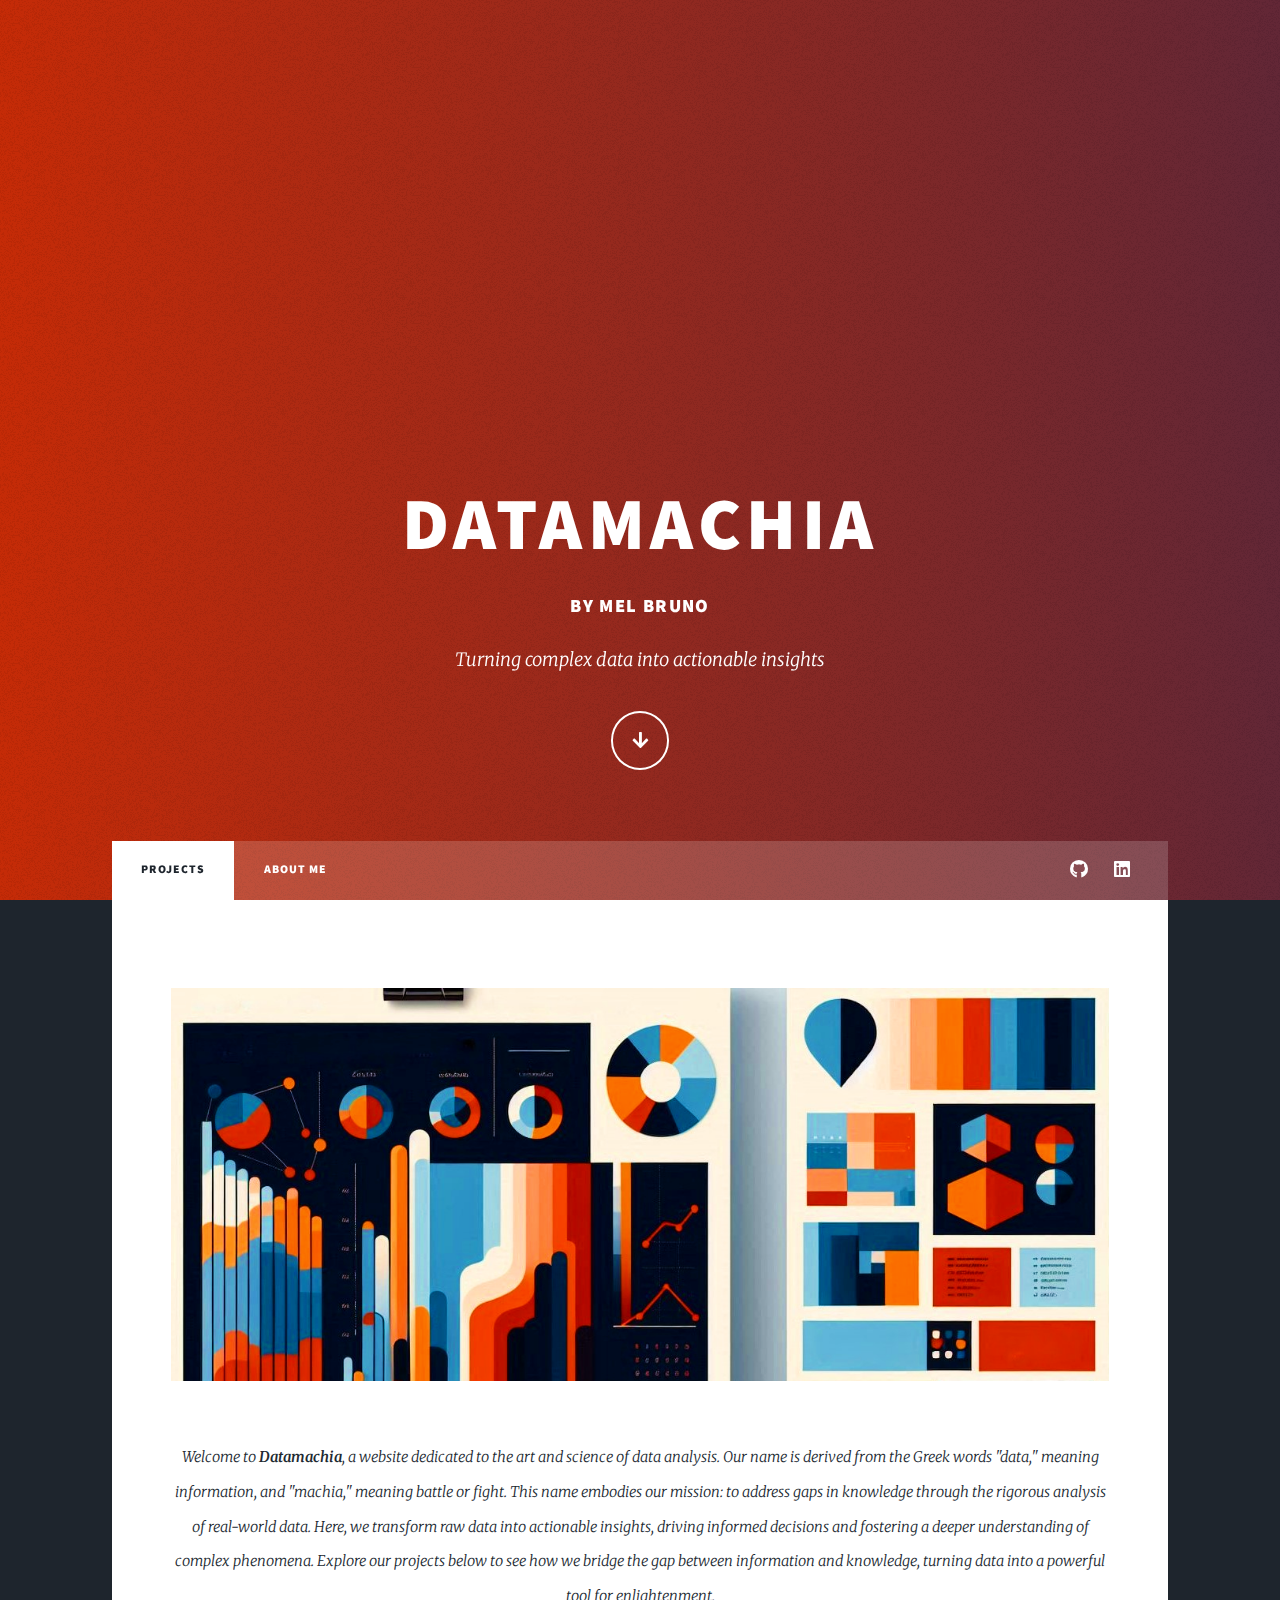
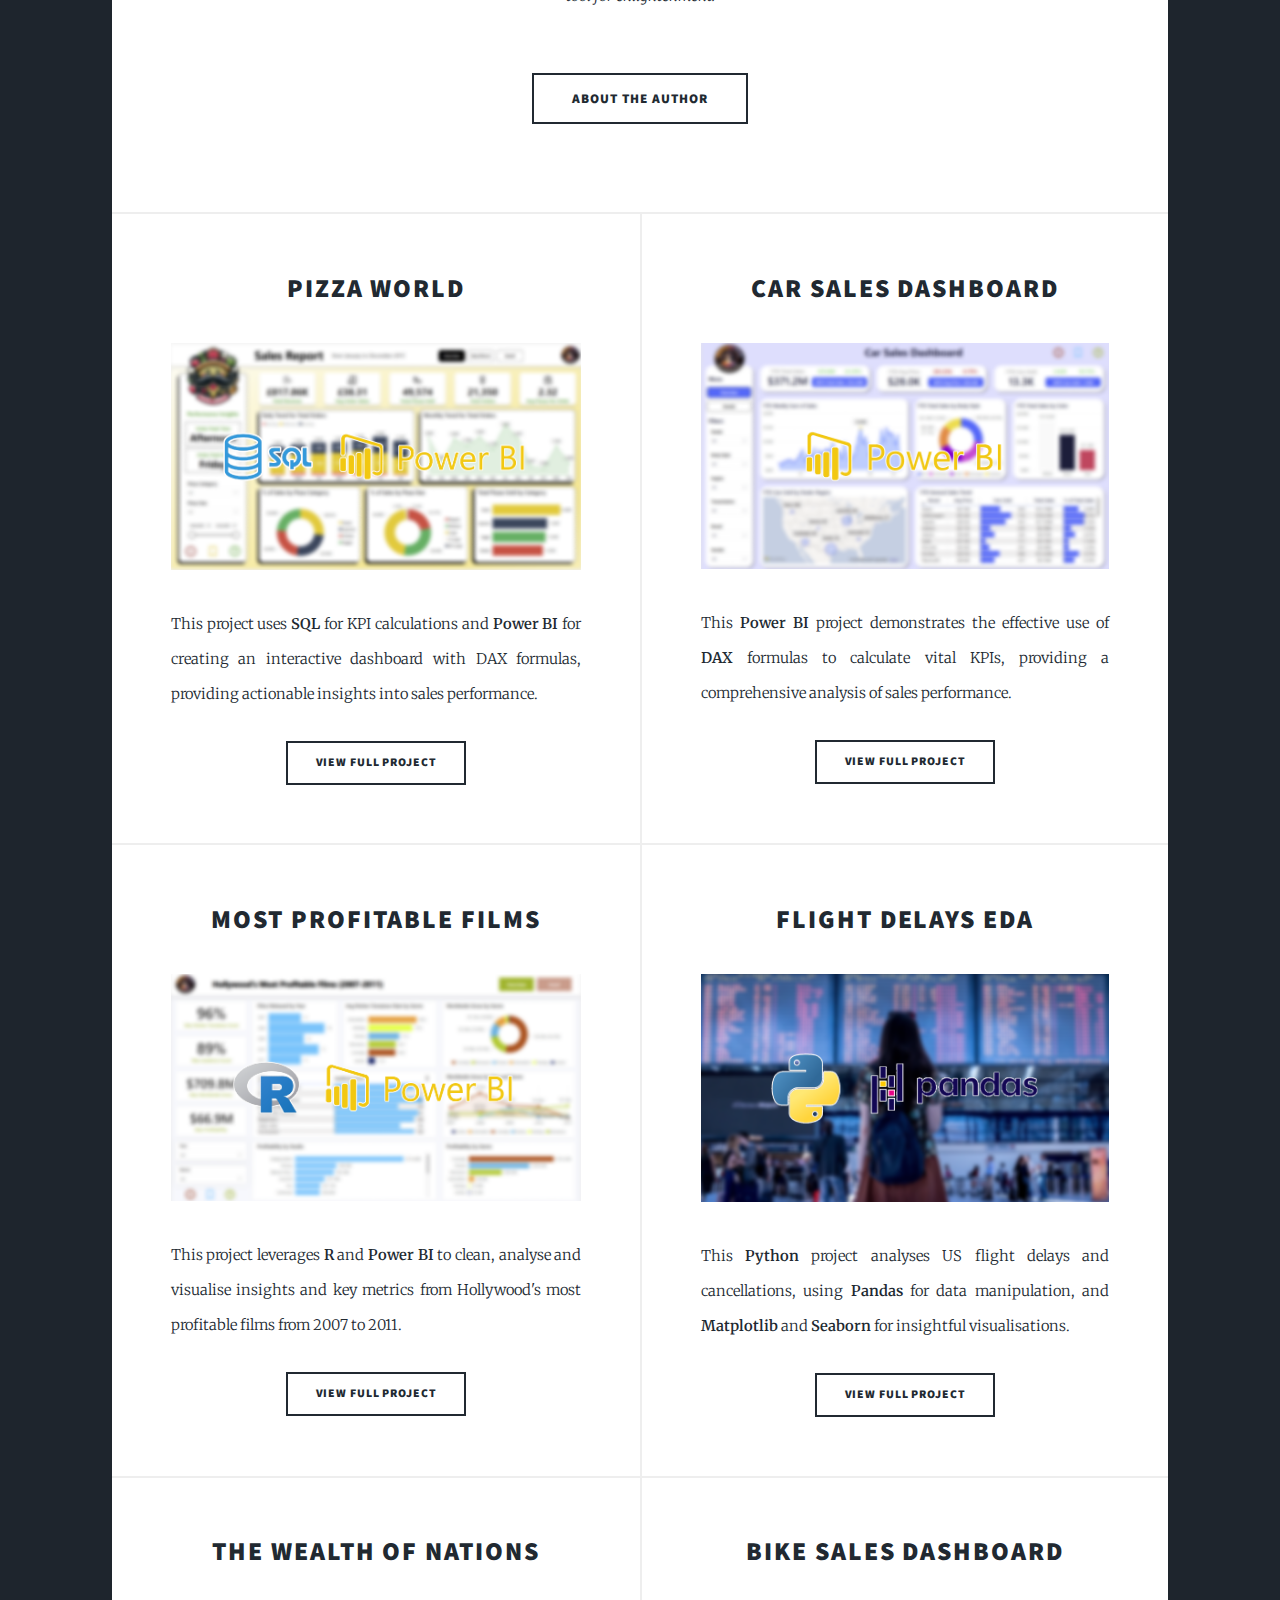
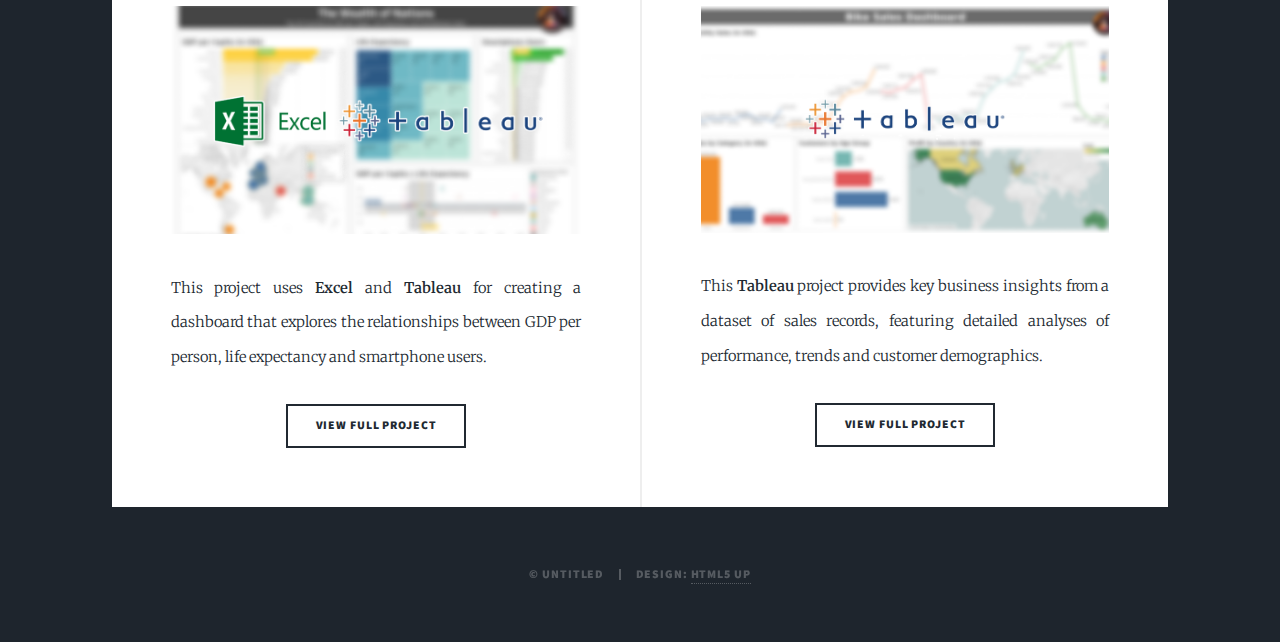
==== commit 45e9f13a: "Update index.html" ====
--- a/index.html
+++ b/index.html
@@ -107,7 +107,7 @@
 										<h2><a href="https://public.tableau.com/views/TheWealthofNations_17226754676240/Dashboard12?:language=en-GB&:sid=&:redirect=auth&:display_count=n&:origin=viz_share_link">The Wealth of Nations</h2>
 									</header>
 									<a href="https://public.tableau.com/views/TheWealthofNations_17226754676240/Dashboard12?:language=en-GB&:sid=&:redirect=auth&:display_count=n&:origin=viz_share_link" class="image fit"><img src="images/TheWealthofNationsEdited.png" alt="" /></a>
-									<p>This project uses <b>Excel</b> for data cleaning and <b>Tableau</b> for creating an interactive dashboard that explores the relationships between the top 20 countries in terms of GDP per person, life expectancy and smartphone users.</p>
+									<p>This project uses <b>Excel</b> and <b>Tableau</b> for creating a dashboard that explores the relationships between GDP per person, life expectancy and smartphone users.</p>
 									<ul class="actions special">
 										<li><a href="https://github.com/datamachia/thewealthofnations" class="button">View Full Project</a></li>
 									</ul>
@@ -117,7 +117,7 @@
 										<h2><a href="https://public.tableau.com/views/BikeSalesDashboarda/Dashboard1?:language=en-GB&:sid=&:redirect=auth&:display_count=n&:origin=viz_share_link">Bike Sales Dashboard</a></h2>
 									</header>
 									<a href="https://public.tableau.com/views/BikeSalesDashboarda/Dashboard1?:language=en-GB&:sid=&:redirect=auth&:display_count=n&:origin=viz_share_link" class="image fit"><img src="images/BikeSalesDashboard.png" alt="" /></a>
-									<p>Donec eget ex magna. Interdum et malesuada fames ac ante ipsum primis in faucibus. Pellentesque venenatis dolor imperdiet dolor mattis sagittis magna etiam.</p>
+									<p>This <b>Tableau</b> project provides key business insights from a dataset of sales records, featuring detailed analyses of performance, trends and customer demographics.</p>
 									<ul class="actions special">
 										<li><a href="https://github.com/datamachia/bikesalesdashboard" class="button">View Full Project</a></li>
 									</ul>
@@ -192,4 +192,4 @@
 			<script src="assets/js/main.js"></script>
 
 	</body>
-</html>+</html>
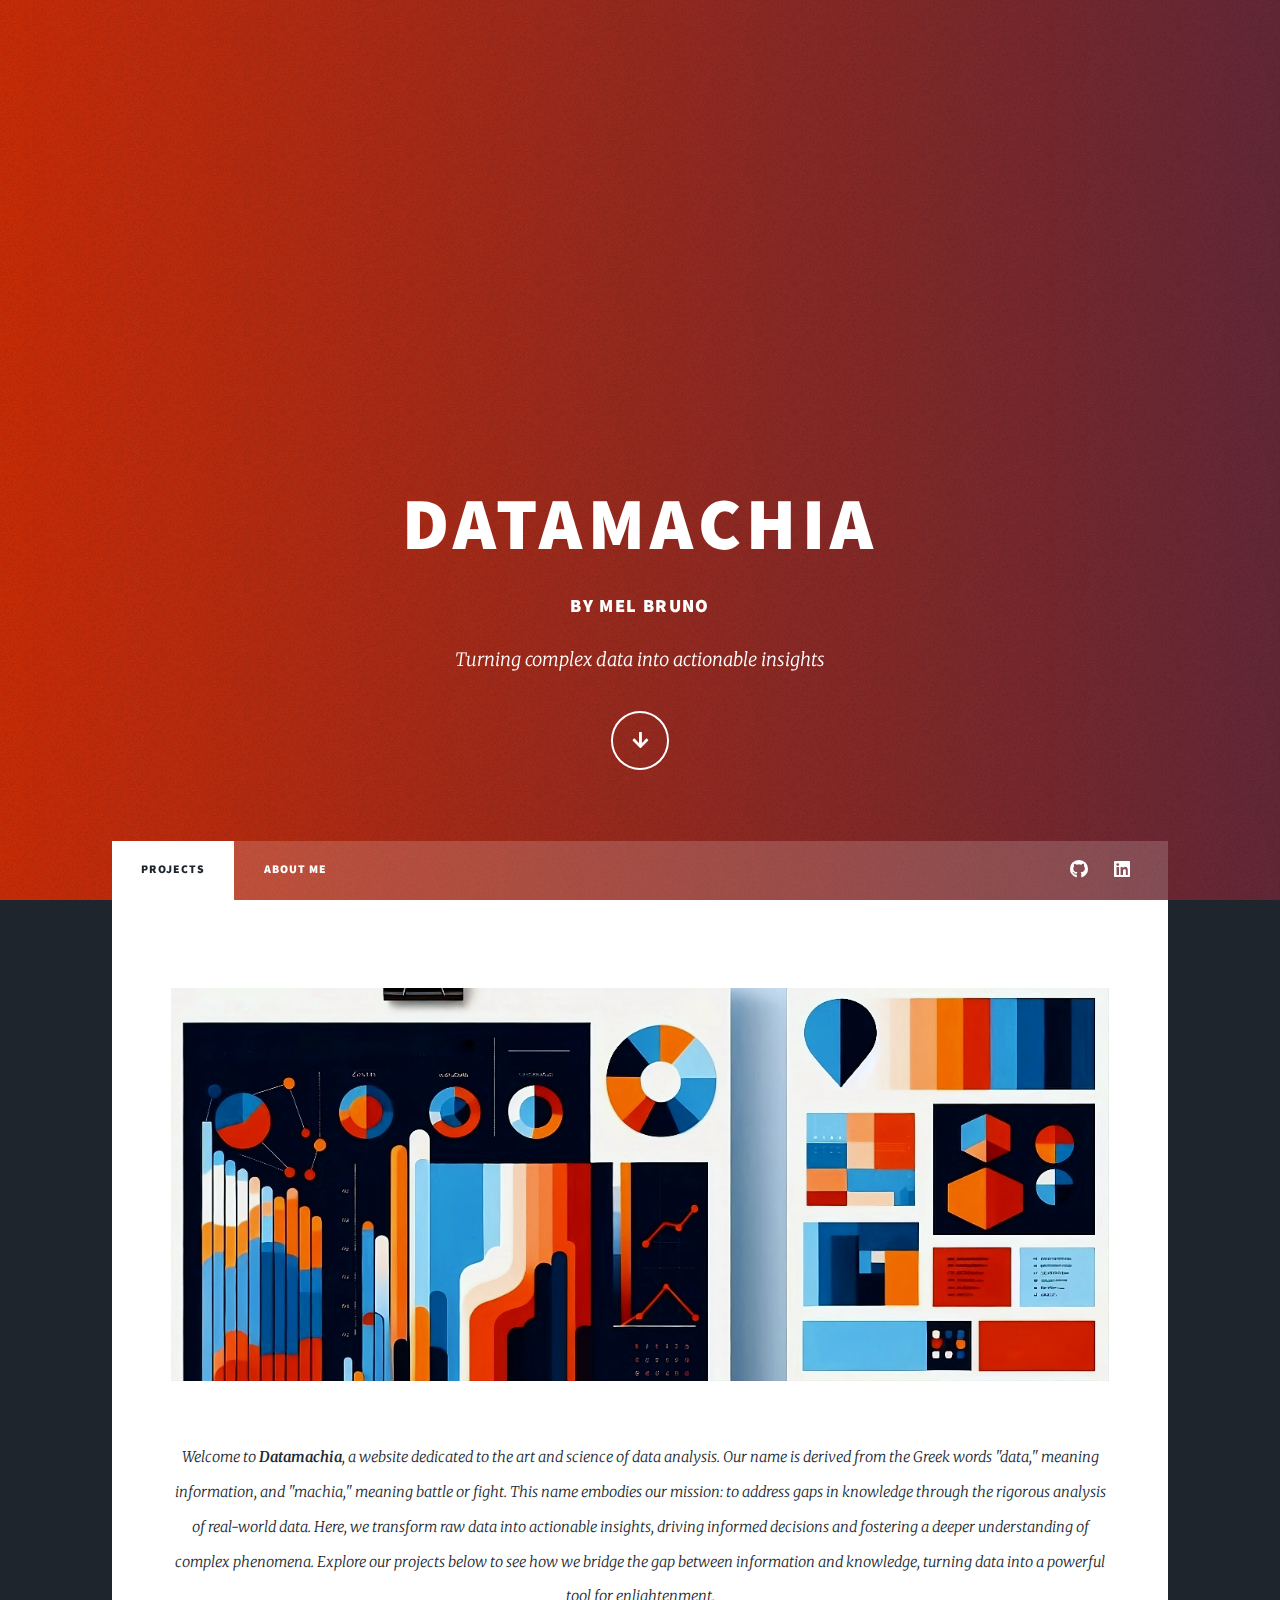
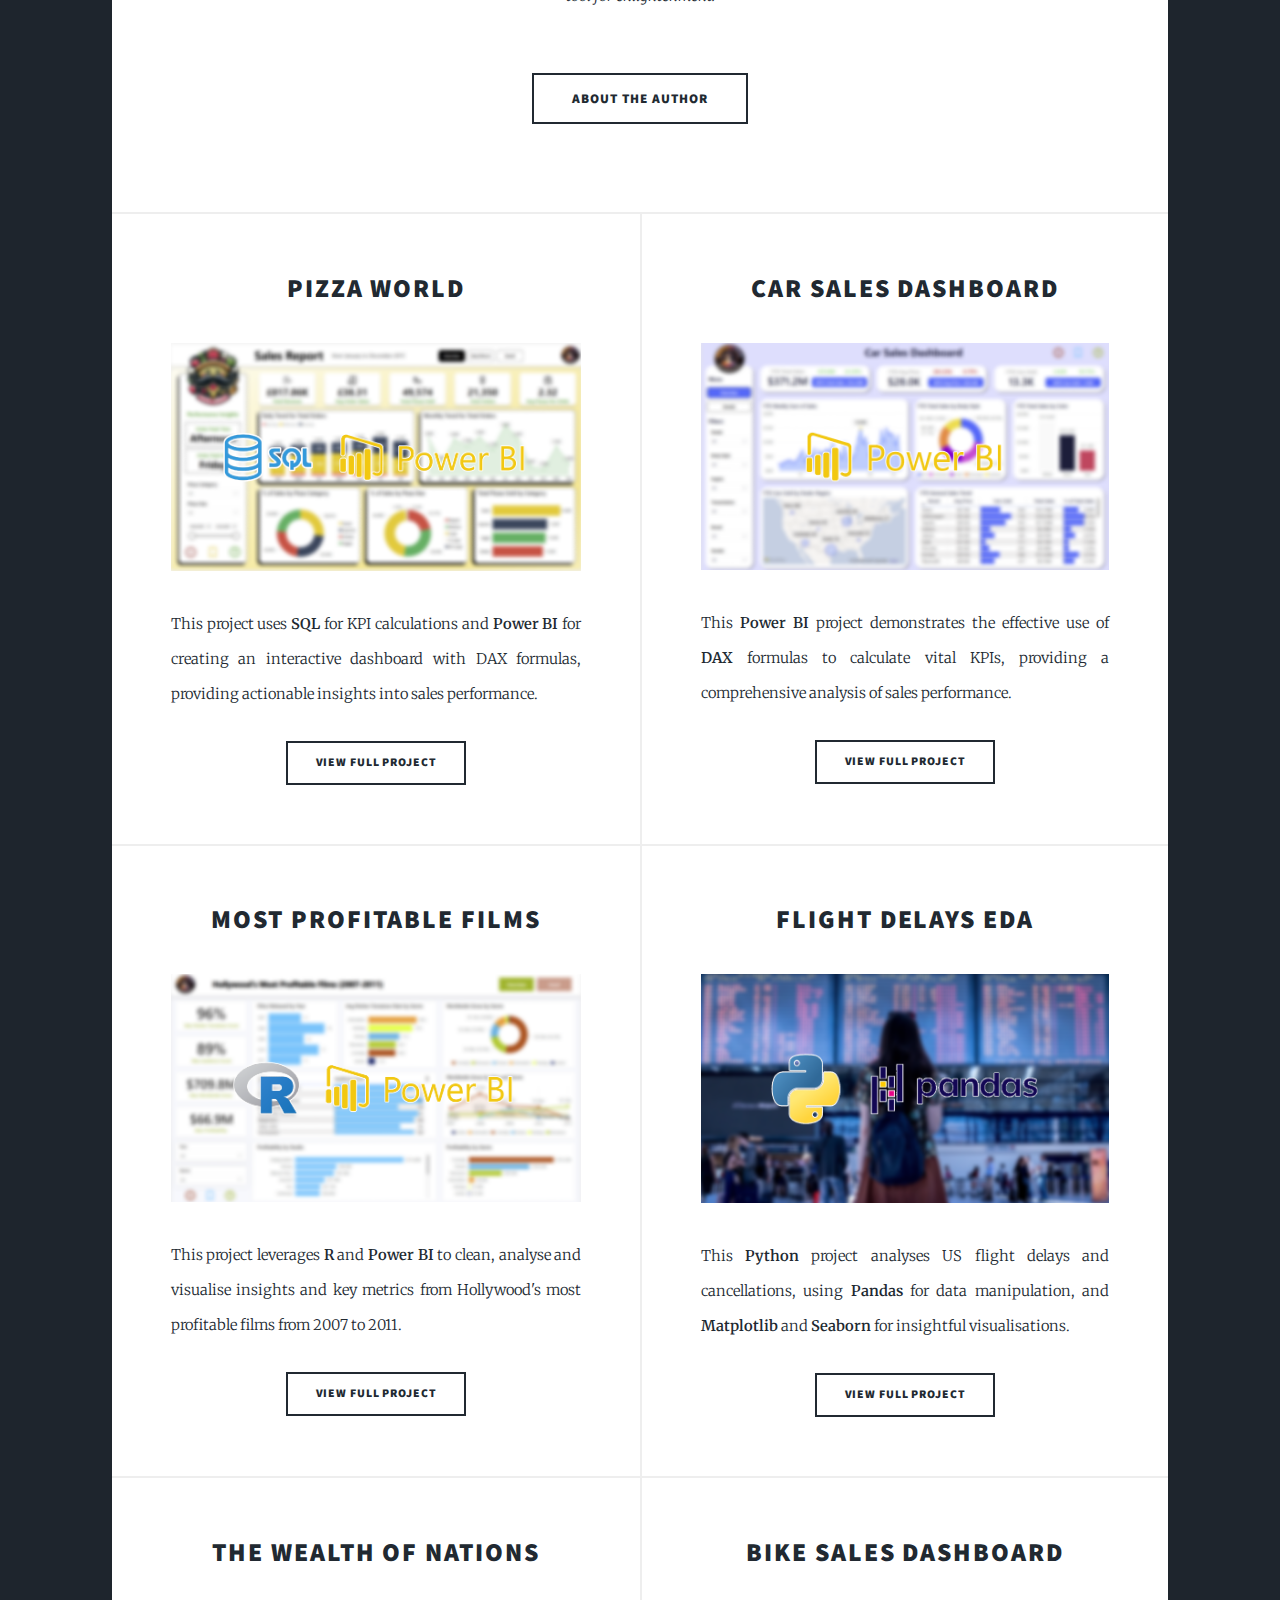
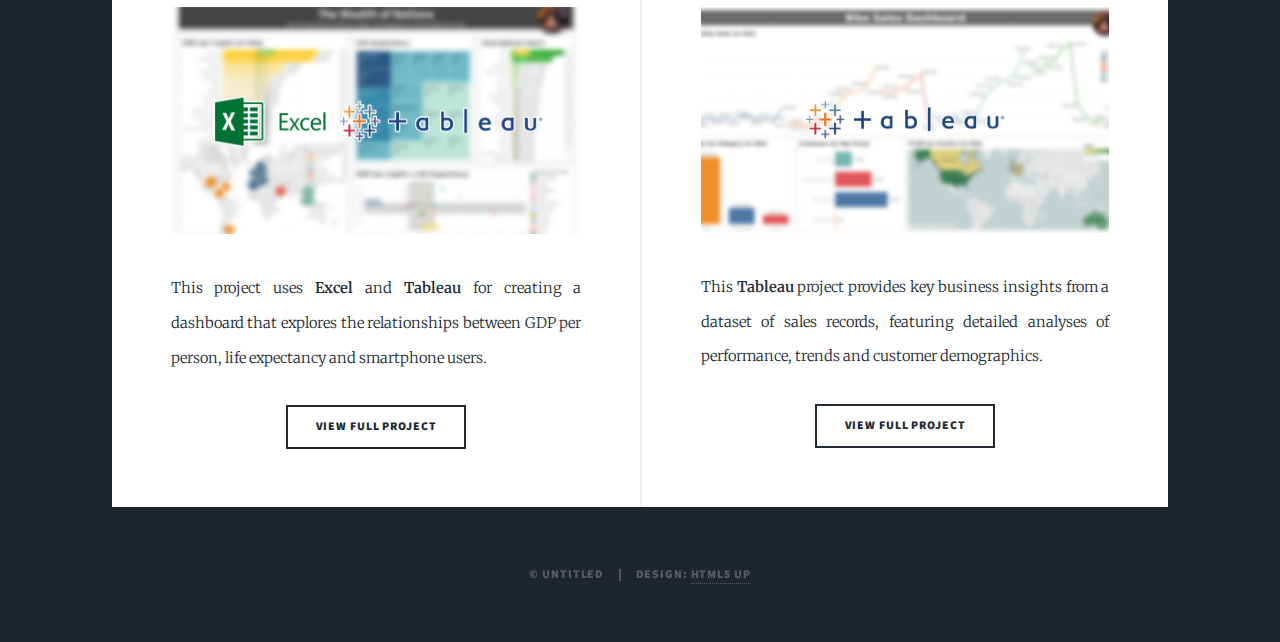
==== commit 61f8c6b9: "Update index.html" ====
--- a/index.html
+++ b/index.html
@@ -49,7 +49,7 @@
 
 						<!-- Featured Post -->
 							<article class="post featured">
-								<a href="aboutme.html" class="image main"><img src="images/Designer4.png" alt="" /></a>
+								<a href="aboutme.html" class="image main"><img src="images/Designer4-transformed3.png" alt="" /></a>
 								<header class="major">
 									<!--<h2><a href="https://github.com/datamachia/pizzaworld">Pizza World <br />Sales Report</a></h2>-->
 									<p>Welcome to <b>Datamachia</b>, a website dedicated to the art and science of data analysis. Our name is derived from the Greek words "data," meaning information, and "machia," meaning battle or fight. This name embodies our mission: to address gaps in knowledge through the rigorous analysis of real-world data. Here, we transform raw data into actionable insights, driving informed decisions and fostering a deeper understanding of complex phenomena. Explore our projects below to see how we bridge the gap between information and knowledge, turning data into a powerful tool for enlightenment.</p>
